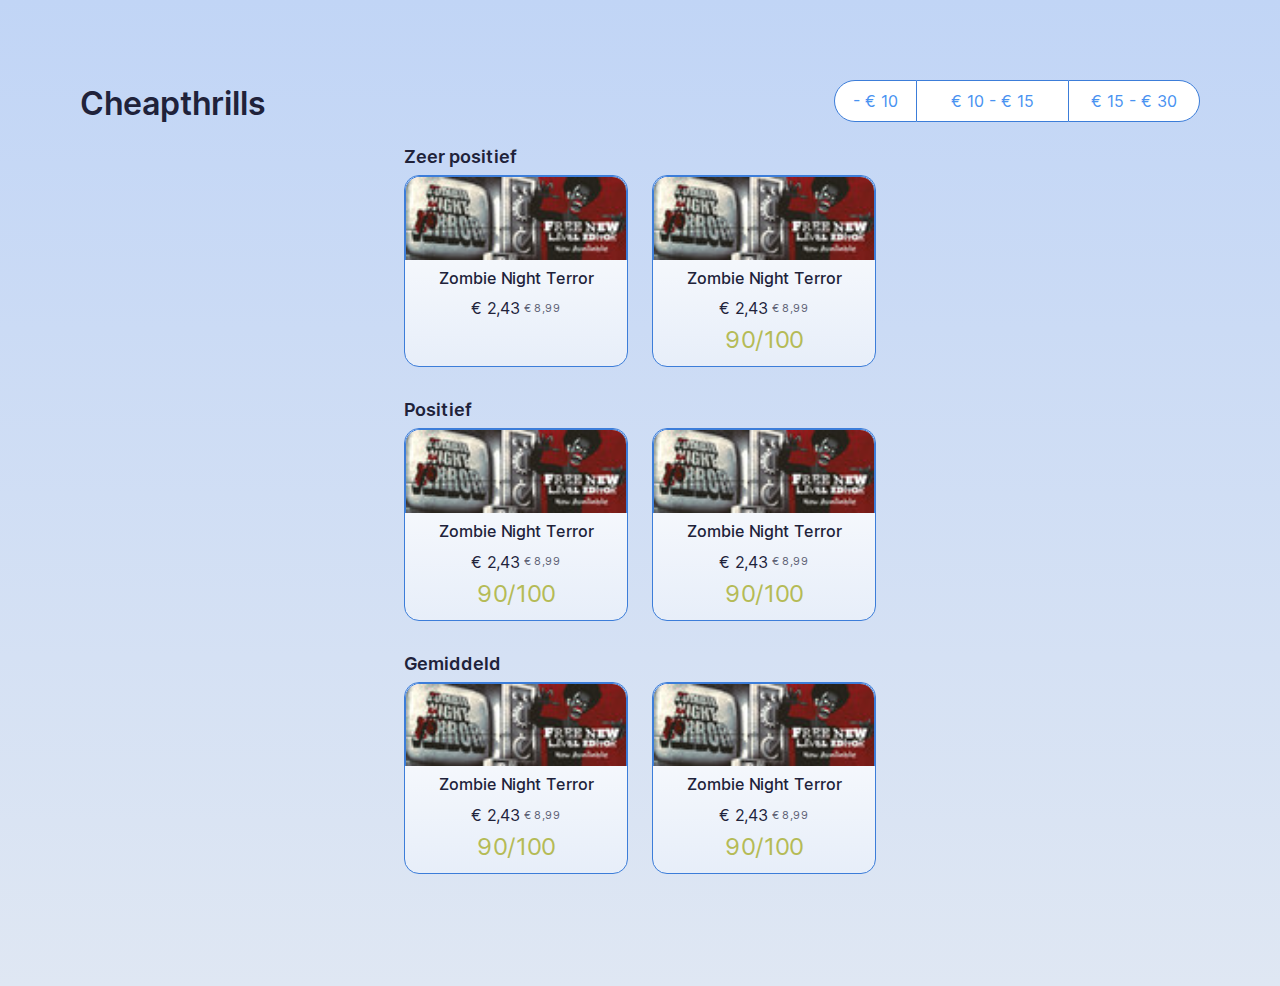
==== cheapthrills.html @ 33e1c554 "visualisation + responsive fixes" ====
<!DOCTYPE html>
<html lang="en">
  <head>
    <meta charset="UTF-8" />
    <meta name="viewport" content="width=device-width, initial-scale=1.0" />
    <script src="script/scriptv2.js"></script>
    <script src="script/test.js"></script>
    <link rel="stylesheet" href="css/normalize.css" />
    <link rel="stylesheet" href="css/screen.css" />
    <title>Cheapthrills</title>
  </head>
  <body>
    <section class="o-row o-row--lg o-row--login">
      <div class="o-container u-max-width-xs u-max-width-lg u-max-width-xl">
          
            <div class="c-card__body-app">
              <div class="o-layout__micro">
              <h1 class="c-logo" style="margin-bottom: 32px;">
                Cheapthrills
              </h1>
                <div class="c-microinteraction">
                  <p class="c-button__zp c-button__micro js-zeerpositief">- € 10</p>
                  <p class="c-button__p c-button__micro js-positief">€ 10 - € 15</p>
                  <p class="c-button__g c-button__micro js-gemiddeld">€ 15 - € 30</p>
                </div>
              </div>
                <div class="c-cheap__games u-max-width-s">
                  <h2 class="c-card__title-value">Zeer positief</h2>
                    <div class="o-layout__cards">
                    <div class="c-gamecard">
                      <div class="c-gamecard__info">
                        <div class="js-thumb">
                        <img class="c-thumbnail" src="/img/zombie_night_terror.jpg" alt="">
                      </div>
                        <h4 class="c-card__title-card js-title">Zombie Night Terror</h4>
                          <div class="c-price">
                            <p class="c-price__discount js-discount">€ 2,43</p>
                            <p class="c-price__oldprice js-normalprice">€ 8,99</p>
                          </div>
                        <p class="c-gamecard__rating js-rating"></p>
                      </div>
                    </div>

                    <div class="c-gamecard">
                      <div class="c-gamecard__info">
                        <div class="js-thumb2">
                        <img class="c-thumbnail" src="/img/zombie_night_terror.jpg" alt="">
                      </div>
                        <h4 class="c-card__title-card js-title2">Zombie Night Terror</h4>
                          <div class="c-price">
                            <p class="c-price__discount js-discount2">€ 2,43</p>
                            <p class="c-price__oldprice js-normalprice2">€ 8,99</p>
                          </div>
                        <p class="c-gamecard__rating js-rating2">90/100</p>
                      </div>
                    </div>
                  </div>
                </div>

                <div class="c-lesscheap__games u-max-width-s">
                  <h2 class="c-card__title-value">Positief</h2>
                    <div class="o-layout__cards">
                      <div class="c-gamecard">
                        <div class="c-gamecard__info">
                          <div class="js-thumb3">
                          <img class="c-thumbnail" src="/img/zombie_night_terror.jpg" alt="">
                        </div>
                          <h4 class="c-card__title-card js-title3">Zombie Night Terror</h4>
                            <div class="c-price">
                              <p class="c-price__discount js-discount3">€ 2,43</p>
                              <p class="c-price__oldprice js-normalprice3">€ 8,99</p>
                            </div>
                          <p class="c-gamecard__rating js-rating3">90/100</p>
                        </div>
                      </div>
                      <div class="c-gamecard">
                        <div class="c-gamecard__info">
                          <div class="js-thumb4">
                          <img class="c-thumbnail" src="/img/zombie_night_terror.jpg" alt="">
                        </div>
                          <h4 class="c-card__title-card js-title4">Zombie Night Terror</h4>
                            <div class="c-price">
                              <p class="c-price__discount js-discount4">€ 2,43</p>
                              <p class="c-price__oldprice js-normalprice4">€ 8,99</p>
                            </div>
                          <p class="c-gamecard__rating js-rating4">90/100</p>
                        </div>
                      </div>
                  </div>
                </div>

                <div class="c-leastcheap__games u-max-width-s">
                  <h2 class="c-card__title-value">Gemiddeld</h2>
                    <div class="o-layout__cards">
                      <div class="c-gamecard">
                        <div class="c-gamecard__info">
                          <div class="js-thumb5">
                          <img class="c-thumbnail" src="/img/zombie_night_terror.jpg" alt="">
                        </div>
                          <h4 class="c-card__title-card js-title5">Zombie Night Terror</h4>
                            <div class="c-price">
                              <p class="c-price__discount js-discount5">€ 2,43</p>
                              <p class="c-price__oldprice js-normalprice5">€ 8,99</p>
                            </div>
                          <p class="c-gamecard__rating js-rating5">90/100</p>
                        </div>
                      </div>
                      <div class="c-gamecard">
                        <div class="c-gamecard__info">
                          <div class="js-thumb6">
                          <img class="c-thumbnail" src="/img/zombie_night_terror.jpg" alt="">
                        </div>
                          <h4 class="c-card__title-card js-title6">Zombie Night Terror</h4>
                            <div class="c-price">
                              <p class="c-price__discount js-discount6">€ 2,43</p>
                              <p class="c-price__oldprice js-normalprice6">€ 8,99</p>
                            </div>
                          <p class="c-gamecard__rating js-rating6">90/100</p>
                        </div>
                      </div>
                  </div>
                </div>
            </div>
      </div>
  </section>
  </body>
</html>
---- css/screen.css ----
/*------------------------------------*\
#FONTS
\*------------------------------------*/

@font-face {
  font-family: "Inter Web";
  font-weight: 300;
  src: url("../fonts/Inter-Light.woff2") format("woff2");
}

@font-face {
  font-family: "Inter Web";
  font-weight: 400;
  src: url("../fonts/Inter-Regular.woff2") format("woff2");
}

@font-face {
  font-family: "Inter Web";
  font-weight: 500;
  src: url("../fonts/Inter-Medium.woff2") format("woff2");
}

@font-face {
  font-family: "Inter Web";
  font-weight: 600;
  src: url("../fonts/Inter-SemiBold.woff2") format("woff2");
}

/*------------------------------------*\
  #Variables
  \*------------------------------------*/

:root {
  /* colors */
  --global-color-alpha-light: #4f95ff;
  --global-color-alpha: #3385ff;
  --global-color-alpha-dark: #2e77e6;
  --global-color-alpha-x-dark: #1b4186;
  --global-color-alpha-transparent: #3385ffbf;
  --global-color-alpha-x-transparent: #3385ff4d;

  --global-color-neutral-xxxx-light: #c1d5f6;
  --global-color-neutral-xxx-light: #3c7dd9;
  --global-color-neutral-xx-light: #caccd4;
  --global-color-neutral-x-light: #b5b6c0;
  --global-color-neutral-light: #a0a1ad;
  --global-color-neutral: #8b8c9a;
  --global-color-neutral-dark: #757787;
  --global-color-neutral-x-dark: #606274;
  --global-color-neutral-xx-dark: #4b4c60;
  --global-color-neutral-xxx-dark: #35374d;
  --global-color-neutral-xxxx-dark: #20223a;

  /* border stuff */
  --global-borderRadius: 30px;
  --global-borderRadius-sm: 15px;
  --global-borderWidth: 1px;

  /* transitions */
  --global-transitionTiming-alpha: 0.1s ease-out;

  /* Baseline settings */
  --global-baseline: 8px;
  --global-whitespace: calc(var(--global-baseline) * 4); /* = 24px */

  --global-whitespace-xs: calc(var(--global-baseline) / 2); /* = 4px */
  --global-whitespace-sm: calc(var(--global-baseline) * 1); /*  = 8px */
  --global-whitespace-md: calc(var(--global-baseline) * 2); /*  = 16px */
  --global-whitespace-lg: calc(var(--global-baseline) * 4); /*  = 32px */
  --global-whitespace-xl: calc(var(--global-whitespace) * 2); /*  = 48px */
  --global-whitespace-xxl: calc(var(--global-whitespace) * 3); /*  = 72px */

  /* Hover & Focus states */
  --global-input-backgroundColor: White;
  --global-input-color: var(--global-color-neutral-xxxx-dark);
  --global-input-borderColor: var(--global-color-neutral-xxx-light);
  --global-input-hover-borderColor: var(--global-color-neutral-xx-light);
  --global-input-focus-borderColor: var(--global-color-alpha);
  --global-input-boxShadow: 0 0 0 3px var(--global-color-alpha-x-transparent);
}

/*------------------------------------*\
  #GENERIC
  \*------------------------------------*/

/*
      Generic: Page
      ---
      Global page styles + universal box-sizing:
  */

html {
  font-size: 16px;
  line-height: 1.5;
  font-family: "Inter Web", Helvetica, arial, sans-serif;
  color: var(--global-color-neutral-xxxx-dark);
  background: linear-gradient(#c1d5f6, #dfe7f3);
  box-sizing: border-box;
  -webkit-font-smoothing: antialiased;
  -moz-osx-font-smoothing: grayscale;
}

*,
*:before,
*:after {
  box-sizing: inherit;
}

/*
  * Remove text-shadow in selection highlight:
  * https://twitter.com/miketaylr/status/12228805301
  *
  * Customize the background color to match your design.
  */

::-moz-selection {
  background: var(--global-color-alpha);
  color: white;
  text-shadow: none;
}

::selection {
  background: var(--global-color-alpha);
  color: white;
  text-shadow: none;
}

/*------------------------------------*\
  #Elements
  \*------------------------------------*/

/*
  Elements: Images
  ---
  Default markup for images to make them responsive
  */

img {
  max-width: 100%;
  vertical-align: top;
}

/*
      Elements: typography
      ---
      Default markup for typographic elements
  */

h1,
h2,
h3 {
  font-weight: 700;
}

h1 {
  font-size: 24px;
  line-height: calc(var(--global-baseline) * 6);
  margin: 0 0 var(--global-whitespace);
}

h2 {
  font-size: 32px;
  line-height: calc(var(--global-baseline) * 5);
  margin: 0;
}

h3 {
  font-size: 26px;
  line-height: calc(var(--global-baseline) * 4);
  margin: 0 0 calc(var(--global-whitespace) / 2);
}

h4,
h5,
h6 {
  font-size: 16px;
  font-weight: 600;
  line-height: calc(var(--global-baseline) * 3);
  margin: 0 0 var(--global-whitespace);
}

p,
ol,
ul,
dl,
table,
address,
figure {
  margin: 0 0 var(--global-whitespace);
}

ul,
ol {
  padding-left: var(--global-whitespace);
}

li ul,
li ol {
  margin-bottom: 0;
}

blockquote {
  font-style: normal;
  font-size: 23px;
  line-height: calc(var(--global-baseline) * 6);
  margin: 0 0 var(--global-whitespace);
}

blockquote * {
  font-size: inherit;
  line-height: inherit;
}

figcaption {
  font-weight: 400;
  font-size: 12px;
  line-height: calc(var(--global-baseline) * 2);
  margin-top: var(--global-whitespace-xxs);
}

hr {
  border: 0;
  height: var(--global-borderWidth);
  background: LightGrey;
  margin: 0 0 var(--global-whitespace);
}

a,
a:visited {
  transition: all var(--global-transitionTiming-alpha);
  color: var(--global-color-alpha);
  outline-color: var(--global-link-BoxShadowColor);
  outline-width: medium;
  outline-offset: 2px;
}

a:hover,
a:focus {
  color: var(--global-color-alpha-light);
}

a:active {
  color: var(--global-color-alpha-dark);
}

label,
input {
  display: block;
}

input::placeholder {
  color: var(--global-color-neutral-x-light);
}

/*------------------------------------*\
  #OBJECTS
  \*------------------------------------*/

/*
      Objects: Row
      ---
      Creates a horizontal row that stretches the viewport and adds padding around children
  */

.o-row {
  position: relative;
  padding: 24px;
}

.o-row--login {
  display: -webkit-flex;
  display: -ms-flex;
  display: flex;
  -ms-align-items: center;
  align-items: center;
}

/* size modifiers */

/*
  .o-row--lg {
    padding-top: var(--global-whitespace);
    padding-bottom: var(--global-whitespace);
  }
  */

@media (min-width: 768px) {
  .o-row {
    padding-left: var(--global-whitespace-lg);
    padding-right: var(--global-whitespace-lg);
  }
}

/*
      Objects: Container
      ---
      Creates a horizontal container that sets de global max-width
  */

.o-container {
  margin-left: auto;
  margin-right: auto;
  max-width: 79.5em; /* 79.5 * 16px = 1272 */
  width: 100%;
}

/*
      Objects: section
      ---
      Creates vertical whitespace between adjacent sections inside a row
  */

.o-section {
  position: relative;
}

.o-section + .o-section {
  padding-top: var(--global-whitespace);
}

@media (min-width: 768px) {
  .o-section--lg + .o-section--lg,
  .o-section--xl + .o-section--xl {
    padding-top: var(--global-whitespace-lg);
  }
}

@media (min-width: 992px) {
  .o-section--xl + .o-section--xl {
    padding-top: var(--global-whitespace-xxl);
  }
}

/*
      Objects: Layout
      ---
      The layout object provides us with a column-style layout system. This object
      contains the basic structural elements, but classes should be complemented
      with width utilities
  */

.o-layout {
  display: -webkit-flex;
  display: -ms-flexbox;
  display: flex;
  flex-wrap: wrap;
}

.o-layout__item {
  width: 100%;
}

.o-layout__cards {
  display: flex;
  flex-direction: row;
  justify-content: space-between;
  margin-bottom: var(--global-whitespace);
}

/* gutter modifiers, these affect o-layout__item too */

.o-layout--gutter {
  margin: 0 -12px;
}

.o-layout--gutter > .o-layout__item {
  padding: 0 12px;
}

.o-layout--gutter-sm {
  margin: 0 -6px;
}

.o-layout--gutter-sm > .o-layout__item {
  padding: 0 6px;
}

.o-layout--gutter-lg {
  margin: 0 calc(var(--global-whitespace) * -1);
}

.o-layout--gutter-lg > .o-layout__item {
  padding: 0 var(--global-whitespace);
}

.o-layout--gutter-xl {
  margin: 0 calc(var(--global-whitespace-lg) * -1);
}

.o-layout--gutter-xl > .o-layout__item {
  padding: 0 var(--global-whitespace-lg);
}

/* reverse horizontal row modifier */

.o-layout--row-reverse {
  flex-direction: row-reverse;
}

/* Horizontal alignment modifiers*/

.o-layout--justify-start {
  justify-content: flex-start;
}

.o-layout--justify-end {
  justify-content: flex-end;
}

.o-layout--justify-center {
  justify-content: center;
}

.o-layout--justify-space-around {
  justify-content: space-around;
}

.o-layout--justify-space-evenly {
  justify-content: space-evenly;
}

.o-layout--justify-space-between {
  justify-content: space-between;
}

/* Vertical alignment modifiers */

.o-layout--align-start {
  align-items: flex-start;
}

.o-layout--align-end {
  align-items: flex-end;
}

.o-layout--align-center {
  align-items: center;
}

.o-layout--align-baseline {
  align-items: baseline;
}

/* Vertical alignment modifiers that only work if there is one than one flex item */

.o-layout--align-content-start {
  align-content: start;
}

.o-layout--align-content-end {
  align-content: end;
}

.o-layout--align-content-center {
  align-content: center;
}

.o-layout--align-content-space-around {
  align-content: space-around;
}

.o-layout--align-content-space-between {
  align-content: space-between;
}

/*
      Objects: List
      ---
      Small reusable object to remove default list styling from lists
  */

.o-list {
  list-style: none;
  padding: 0;
}

/*
      Object: Button reset
      ---
      Small button reset object
  */

.o-button-reset {
  border: none;
  margin: 0;
  padding: 0;
  width: auto;
  overflow: visible;
  background: transparent;

  /* inherit font & color from ancestor */
  color: inherit;
  font: inherit;

  /* Normalize `line-height`. Cannot be changed from `normal` in Firefox 4+. */
  line-height: normal;

  /* Corrects font smoothing for webkit */
  -webkit-font-smoothing: inherit;
  -moz-osx-font-smoothing: inherit;

  /* Corrects inability to style clickable `input` types in iOS */
  -webkit-appearance: none;
}

/*
      Object: Hide accessible
      ---
      Accessibly hide any element
  */

.o-hide-accessible {
  position: absolute;
  width: 1px;
  height: 1px;
  padding: 0;
  margin: -1px;
  overflow: hidden;
  clip: rect(0, 0, 0, 0);
  border: 0;
}

/*------------------------------------*\
  #COMPONENTS
  \*------------------------------------*/

/*
      Component: Logo
      ---
      Website main logo
  */

.c-logo {
  height: var(--global-whitespace);
  margin-bottom: var(--global-whitespace-xxl);
  font-weight: 600;
}

.c-logo__symbol {
  height: 100%;
}

.c-logo__path--1 {
  fill: var(--global-color-neutral-xxxx-dark);
}

.c-logo__path--2 {
  fill: var(--global-color-alpha);
}

.c-logo__path--3 {
  fill: var(--color-alpha-x-dark);
}

/*
      Component: SVG
      ---
      SVG's
  */

.c-svg__5times {
  fill: #30ac0e;
  padding-left: 1px;
  padding-right: 1px;
}
.c-svg__4times {
  fill: #309116;
  padding-left: 1px;
  padding-right: 1px;
}
.c-svg__3times {
  fill: #916616;
  padding-left: 1px;
  padding-right: 1px;
}
.c-svg__2times {
  fill: #915816;
  padding-left: 1px;
  padding-right: 1px;
}

/*
      Component: Card
      ---
      Card with box shadow
  */

/* Add padding to child for more flexibility */
.c-card__body,
.c-card__footer {
}

.c-card__footer {
  text-align: center;
  border-top: var(--global-borderWidth) solid
    var(--global-color-neutral-xxx-light);
}

.c-card__title {
  font-size: 12px;
  line-height: calc(var(--global-baseline) * 2);
  font-weight: 600;
  opacity: 0.6;
}
.c-card__title2 {
  font-size: 32px;
  line-height: calc(var(--global-baseline) * 4);
  font-weight: 600;
}

.c-card__title-value {
  font-size: 18px;
  margin-bottom: 8px;
  line-height: normal;
}

/* This allows c-card__body and __footer to have equal padding everywhere */

.c-card__body > *:last-child,
.c-card__footer > *:last-child,
.c-card__body > *:last-child > *:last-child,
.c-card__footer > *:last-child > *:last-child {
  margin-bottom: 0;
}

@media (min-width: 27em) {
  .c-card__body {
    padding: var(--global-whitespace-xl);
  }

  .c-card__title {
    margin-bottom: var(--global-whitespace-xl);
  }
}

/*
      Component: Forms
      ---
      Everything form related here
  */

.c-form-field {
  max-width: 280px;
  margin: 0 auto var(--global-whitespace-md);
}

.c-form-field--option {
  display: -webkit-flex;
  display: -ms-flex;
  display: flex;
  -ms-align-items: center;
  align-items: center;
}

.c-description {
  margin: 0 0 calc(var(--global-whitespace) * 2.5);
  line-height: calc(var(--global-baseline) * 2.5);
  font-weight: 300;
}

/*
      Component: Input
      ---
      Class to put on all input="text" like form inputs
  */

.c-input {
  -webkit-appearance: none;
  -moz-appearance: none;
  appearance: none;
  width: 100%;
  border: var(--global-borderWidth) solid var(--global-input-borderColor);
  border-radius: var(--global-borderRadius);
  color: var(--global-input-color);
  background-color: var(--global-input-backgroundColor);
  font-family: inherit;
  font-size: 16px;
  line-height: calc(var(--global-baseline) * 3);
  padding: calc(var(--global-baseline) * 1.5 - var(--global-borderWidth))
    var(--global-whitespace-md);
  outline: none;
  transition: border var(--global-transition-timing-alpha);
}

.c-input:hover {
  border-color: var(--global-color-neutral-xx-light);

  border: var(--global-borderWidth) solid var(--global-color-neutral-light);
  background-color: var(--global-input-backgroundColor);
  color: var(--global-input-color);
}

.c-input:focus,
.c-input:active {
  border-color: var(--global-color-alpha);
  box-shadow: 0 0 0 3px var(--global-color-alpha-x-transparent);

  border: var(--global-borderWidth) solid var(--global-input-borderColor);
  background-color: var(--global-input-backgroundColor);
  color: var(--global-input-color);
}

/* option input for checkboxes and radio buttons */

.c-option {
  margin-right: var(--global-whitespace-sm);
}

.c-option-list {
  margin-bottom: 24px;
}

.c-option-list__item {
  margin-bottom: 12px;
}

.c-custom-option {
  display: flex;
  --custom-option-borderColor: var(--global-input-borderColor);
  --custom-option-focus-borderColor: var(--global-input-focus-borderColor);
  --custom-option-hover-borderColor: var(--global-input-hover-borderColor);
}

.c-custom-option__fake-input {
  display: flex;
  height: 16px;
  width: 16px;
  border: 1px solid var(--custom-option-borderColor);
  margin-right: 8px;
  text-shadow: var(--global-input-boxShadow);
}

.c-custom-option__fake-input--checkbox {
  border-radius: var(--global-borderRadius);

  align-items: center;
  justify-content: center;
}

.c-custom-option__fake-input--radio {
  border-radius: 100%;

  align-items: center;
  justify-content: center;
}

.c-custom-option__symbol {
  opacity: 0;
  display: block;
}

.c-custom-option__fake-input--checkbox .c-custom-option__symbol {
  width: 10px;
  height: 10px;
  color: var(--global-color-alpha);
}

.c-custom-option__fake-input--radio .c-custom-option__symbol {
  width: 6px;
  height: 6px;
  background-color: var(--global-color-alpha);
  border-radius: 100%;
}

.c-option--hidden:checked + .c-custom-option {
  opacity: 1;
}

.c-option--hidden:checked + .c-custom-option .c-custom-option__symbol {
  opacity: 1;
  fill: var(--global-color-alpha-light);
  -webkit-transition: all 500ms cubic-bezier(0.25, 0.25, 0.75, 0.75);
  -moz-transition: all 500ms cubic-bezier(0.25, 0.25, 0.75, 0.75);
  -o-transition: all 500ms cubic-bezier(0.25, 0.25, 0.75, 0.75);
  transition: all 500ms cubic-bezier(0.25, 0.25, 0.75, 0.75); /* linear */
}

.c-custom-option:hover {
  --custom-option-borderColor: var(--custom-option-hover-borderColor);
}

.c-custom-option:focus,
.c-custom-option:active {
  --custom-option-borderColor: var(--custom-option-focus-borderColor);
}

.c-custom-option:focus .c-custom-option__fake-input,
.c-custom-option:active .c-custom-option__fake-input {
  box-shadow: 0 0 0 3px #3385ff36;
}

/*
      Component: Image
      ---
      Class to put on all images
  */

.c-image {
  margin-top: var(--global-whitespace-md);
}

/*
      Component: Label
      ---
      Class to put on all form labels
  */

.c-label {
  margin-bottom: 0;
  font-size: 14px;
  padding-bottom: var(--global-whitespace-xs);
  line-height: calc(var(--global-baseline) * 2);
  color: var(--global-color-neutral-xx-dark);
}

.c-label--option {
  padding-bottom: 0;
}

/*
      Component: Custom Toggle
      ---
      Class to put on toggles
  */

.c-custom-toggle {
  display: flex;
  align-items: center;
  justify-content: center;
}

.c-custom-toggle__fake-input {
  width: 48px;
  height: 24px;
  background: #f5f6fa;
  margin-right: 8px;
  border-radius: 34px;
  display: flex;
  border: 1px solid var(--global-color-neutral-xxx-light);
}

.c-custom-toggle__fake-input::after {
  content: "";
  display: block;
  width: 22px;
  height: 22px;
  background: white;
  border-radius: 50%;
  box-shadow: 0px 1px 3px 0px rgba(0, 0, 0, 0.16);
  transition: all var(--transition-alpha);
}

/*
      Component: Button
      ---
      Class to put on form buttons or
  */

.c-button {
  font-size: 16px;
  font-weight: 700;
  border-radius: var(--global-borderRadius);
  border: var(--global-borderWidth) solid var(--global-color-alpha-dark);
  background-color: var(--global-color-alpha);
  color: #fff;
  padding: calc(var(--global-baseline) * 1.5 - var(--global-borderWidth))
    var(--global-whitespace-md);
  line-height: calc(var(--global-baseline) * 3);
  width: 100%;
  outline: none;
  transition: all var(--global-transition-timing-alpha);
}

.c-button:hover {
  background-color: var(--global-color-alpha-light);
}

.c-button:focus {
  box-shadow: 0 0 0 3px var(--global-color-alpha-x-transparent);
}

.c-button:active {
  background-color: var(--global-color-alpha-dark);
  box-shadow: none;
}

.c-card__title-card {
  margin-bottom: var(--global-whitespace-sm);
  line-height: 1.3;
  font-size: 14px;
  font-weight: 500;
  max-width: 190px;
  padding: 0 8px;
  text-align: center;
}

.c-gamecard {
  border: var(--global-borderWidth) solid #3c7dd9;
  border-radius: var(--global-borderRadius-sm);
  background: linear-gradient(#ffffff, #e7eef9);
  max-width: 148px;
  max-height: 148px;
  cursor: pointer;
}

.c-gamecard__info {
  display: flex;
  flex-direction: column;
  align-items: center;
}

.c-thumbnail {
  width: 148px;
  border-top: var(--global-borderWidth) solid #3c7dd9;
  border-left: var(--global-borderWidth) solid #3c7dd9;
  border-right: var(--global-borderWidth) solid #3c7dd9;
  border-radius: var(--global-borderRadius-sm) var(--global-borderRadius-sm) 0 0;
}

.c-price {
  display: flex;
  flex-direction: row;
  align-items: center;
}

.c-price__oldprice {
  font-size: 11px;
  opacity: 0.7;
  margin-bottom: 2px;
}

.c-price__discount {
  font-size: 14px;
  margin-right: 4px;
  margin-bottom: 2px;
}

.c-gamecard__rating {
  color: #b5bb56;
  font-size: 16px;
  margin-bottom: 0;
  padding-bottom: 8px;
}

.c-microinteraction {
  display: flex;
  flex-direction: row;
  justify-content: center;
}

.c-button__zp {
  border: var(--global-borderWidth) solid #3c7dd9;
  padding: 6px 20px 6px 20px;
  border-radius: var(--global-borderRadius) 0 0 var(--global-borderRadius);
  margin-bottom: 24px;
  cursor: pointer;
}

.c-button__p {
  border-top: var(--global-borderWidth) solid #3c7dd9;
  border-bottom: var(--global-borderWidth) solid #3c7dd9;
  padding: 6px 20px 6px 20px;
  margin-bottom: 24px;
  cursor: pointer;
}

.c-button__g {
  border: var(--global-borderWidth) solid #3c7dd9;
  padding: 6px 20px 6px 20px;
  border-radius: 0 var(--global-borderRadius) var(--global-borderRadius) 0;
  margin-bottom: 24px;
  cursor: pointer;
}

.c-button__micro {
  background-color: white;
  color: #4992f1;
  font-size: 14px;
}

.c-button__micro:hover {
  background-color: #4992f1;
  color: white;
}

.c-button:active {
  background-color: #4992f1;
  color: white;
}

/*------------------------------------*\
  #UTILITIES
  \*------------------------------------*/

/*
      Utilities: color
      ---
      Utility classes to put specific colors onto elements
  */

.u-color-neutral {
  color: var(--global-color-neutral);
}

.u-color-neutral-dark {
  color: var(--global-color-neutral-dark);
}

/*
      Utilities: spacing
      ---
      Utility classes to put specific margins and paddings onto elements
  */

.u-pt-clear {
  padding-top: 0 !important;
}

.u-mb-clear {
  margin-bottom: 0 !important;
}

.u-mb-xs {
  margin-bottom: var(--global-whitespace-xs) !important;
}

.u-mb-sm {
  margin-bottom: var(--global-whitespace-sm) !important;
}

.u-mb-md {
  margin: auto;
  max-width: 280px;
  margin-bottom: var(--global-whitespace-md) !important;
}

.u-mb-lg {
  margin-bottom: var(--global-whitespace-lg) !important;
}

.u-mb-xl {
  margin-bottom: var(--global-whitespace-xl) !important;
}

.u-mb-xl {
  margin-bottom: var(--global-whitespace-xl) !important;
}

/*
      Utilities: max-width
      ---
      Utility classes to put specific max widths onto elements
  */

.u-max-width-xs {
  max-width: 27em !important;
}

.u-max-width-s {
  max-width: 29.5em !important;
}

.u-max-width-sm {
  max-width: 39em !important;
}

.u-max-width-md {
  max-width: 50em !important;
}

.u-max-width-lg {
  max-width: 63.5em !important;
}

.u-max-width-xl {
  max-width: 110em !important;
}

.u-max-width-none {
  max-width: none !important;
}

/*
      Utilities: align
      ---
      Utility classes align text or components
  */

.u-align-text-center {
  text-align: center;
}

.u-align-center {
  margin: 0 auto;
}

/*
      Utilities: text
      Utility classes to create smaller or bigger test
  */

.u-text-sm {
  font-size: 14px;
}

/*
      Utility: Widths
      ---
      Utility classes to put specific widths onto elements
      Will be mostly used on o-layout__item
  */

.u-width-auto {
  width: auto !important;
}

.u-1-of-2 {
  width: 50% !important;
}

.u-1-of-3 {
  width: 33.3333333333% !important;
}

.u-2-of-3 {
  width: 66.6666666667% !important;
}

.u-1-of-4 {
  width: 25% !important;
}

.u-3-of-4 {
  width: 75% !important;
}

.u-1-of-5 {
  width: 20% !important;
}

.u-2-of-5 {
  width: 40% !important;
}

.u-3-of-5 {
  width: 60% !important;
}

.u-4-of-5 {
  width: 80% !important;
}

.u-1-of-6 {
  width: 16.6666666667% !important;
}

.u-5-of-6 {
  width: 83.3333333333% !important;
}

@media (min-width: 576px) {
  .u-1-of-2-bp1 {
    width: 50% !important;
  }
  .u-1-of-3-bp1 {
    width: 33.3333333333% !important;
  }
  .u-2-of-3-bp1 {
    width: 66.6666666667% !important;
  }
  .u-1-of-4-bp1 {
    width: 25% !important;
  }
  .u-3-of-4-bp1 {
    width: 75% !important;
  }
  .u-1-of-5-bp1 {
    width: 20% !important;
  }
  .u-2-of-5-bp1 {
    width: 40% !important;
  }
  .u-3-of-5-bp1 {
    width: 60% !important;
  }
  .u-4-of-5-bp1 {
    width: 80% !important;
  }
  .u-1-of-6-bp1 {
    width: 16.6666666667% !important;
  }
  .u-5-of-6-bp1 {
    width: 83.3333333333% !important;
  }
}

@media (min-width: 768px) {
  .u-1-of-2-bp2 {
    width: 50% !important;
  }
  .u-1-of-3-bp2 {
    width: 33.3333333333% !important;
  }
  .u-2-of-3-bp2 {
    width: 66.6666666667% !important;
  }
  .u-1-of-4-bp2 {
    width: 25% !important;
  }
  .u-3-of-4-bp2 {
    width: 75% !important;
  }
  .u-1-of-5-bp2 {
    width: 20% !important;
  }
  .u-2-of-5-bp2 {
    width: 40% !important;
  }
  .u-3-of-5-bp2 {
    width: 60% !important;
  }
  .u-4-of-5-bp2 {
    width: 80% !important;
  }
  .u-1-of-6-bp2 {
    width: 16.6666666667% !important;
  }
  .u-5-of-6-bp2 {
    width: 83.3333333333% !important;
  }

  .c-card__body {
    padding: 0;
  }

  .c-card__title {
    margin-bottom: calc(var(--global-whitespace) / 2);
  }

  .c-card__title2 {
    font-size: 36px;
    line-height: 1.1;
    /* font-weight: bold; */
    max-width: 336px;
    margin-bottom: calc(var(--global-whitespace) / 2);
  }

  .c-description {
    max-width: 240px;
    margin: 0 0 calc(var(--global-whitespace) * 2.5);
  }

  .o-section-flex {
    display: flex;
    flex-direction: row;
    justify-content: flex-start;
  }

  .c-form-field {
    max-width: 280px;
    margin: 0 var(--global-whitespace-md) 0 0;
  }

  .c-image {
    max-width: 300px;
    margin: 0 64px 0 0;
  }

  .c-button {
    width: 168px;
  }

  .c-logo {
    margin-bottom: var(--global-whitespace);
  }

  .c-card__body {
    display: flex;
    justify-content: space-between;
    align-items: center;
  }

  .o-layout__cards {
    justify-content: space-between;
  }

  .o-layout__micro {
    display: flex;
    flex-direction: row;
    justify-content: space-between;
  }

  .c-cheap__games {
    margin: 0 auto;
  }

  .c-lesscheap__games {
    margin: 0 auto;
  }

  .c-leastcheap__games {
    margin: 0 auto;
  }

  .c-gamecard {
    max-width: 224px;
    max-height: 200px;
  }

  .c-thumbnail {
    width: 224px;
  }

  .c-card__title-card {
    margin-top: var(--global-whitespace-sm);
    font-size: 16px;
  }

  .c-gamecard__rating {
    font-size: 24px;
  }

  .c-price__discount {
    font-size: 16px;
  }

  .c-price__oldprice {
    font-size: 11px;
  }

  .c-button__zp {
    border: var(--global-borderWidth) solid #3c7dd9;
    padding: 8px 18px 8px 18px;
    border-radius: var(--global-borderRadius) 0 0 var(--global-borderRadius);
    margin-bottom: 24px;
  }

  .c-button__p {
    border-top: var(--global-borderWidth) solid #3c7dd9;
    border-bottom: var(--global-borderWidth) solid #3c7dd9;
    padding: 8px 34px 8px 34px;
    margin-bottom: 24px;
  }

  .c-button__g {
    border: var(--global-borderWidth) solid #3c7dd9;
    padding: 8px 22px 8px 22px;
    border-radius: 0 var(--global-borderRadius) var(--global-borderRadius) 0;
    margin-bottom: 24px;
  }

  .c-button__micro {
    background-color: white;
    color: #4992f1;
    font-size: 16px;
  }
}

@media (min-width: 992px) {
  .u-1-of-2-bp3 {
    width: 50% !important;
  }
  .u-1-of-3-bp3 {
    width: 33.3333333333% !important;
  }
  .u-2-of-3-bp3 {
    width: 66.6666666667% !important;
  }
  .u-1-of-4-bp3 {
    width: 25% !important;
  }
  .u-3-of-4-bp3 {
    width: 75% !important;
  }
  .u-1-of-5-bp3 {
    width: 20% !important;
  }
  .u-2-of-5-bp3 {
    width: 40% !important;
  }
  .u-3-of-5-bp3 {
    width: 60% !important;
  }
  .u-4-of-5-bp3 {
    width: 80% !important;
  }
  .u-1-of-6-bp3 {
    width: 16.6666666667% !important;
  }
  .u-5-of-6-bp3 {
    width: 83.3333333333% !important;
  }
}

@media (min-width: 1200px) {
  .u-1-of-2-bp4 {
    width: 50% !important;
  }
  .u-1-of-3-bp4 {
    width: 33.3333333333% !important;
  }
  .u-2-of-3-bp4 {
    width: 66.6666666667% !important;
  }
  .u-1-of-4-bp4 {
    width: 25% !important;
  }
  .u-3-of-4-bp4 {
    width: 75% !important;
  }
  .u-1-of-5-bp4 {
    width: 20% !important;
  }
  .u-2-of-5-bp4 {
    width: 40% !important;
  }
  .u-3-of-5-bp4 {
    width: 60% !important;
  }
  .u-4-of-5-bp4 {
    width: 80% !important;
  }
  .u-1-of-6-bp4 {
    width: 16.6666666667% !important;
  }
  .u-5-of-6-bp4 {
    width: 83.3333333333% !important;
  }

  .o-container {
    max-width: 100%;
    margin: 0;
  }

  .o-row {
    margin: 80px;
    padding: 0;
  }

  .c-card__title {
    font-size: 20px;
    font-weight: 500;
  }

  .c-card__title2 {
    font-size: 56px;
    max-width: 550px;
    font-weight: 500;
  }

  .c-description {
    font-size: 24px;
    max-width: 450px;
  }

  .c-form-field {
    width: 320px;
  }

  .c-button {
    width: 216px;
  }

  .c-image {
    max-width: 380px;
  }

  .c-logo {
    font-size: 32px;
  }
}

/*------------------------------------*\
  #MEDIA
  \*------------------------------------*/

/*
      Media Queries
      ---
      EXAMPLE Media Queries for Responsive Design.
      These examples override the primary ('mobile first') styles.
      USE THEM INLINE!
  */

/* Extra small devices (portrait phones, less than 576px)
  No media query since this is the default in mobile first design
  */

/* Small devices (landscape phones, 576px and up)
  @media (min-width: 576px) {}
  */

/* Medium devices (tablets, 768px and up)
  @media (min-width: 768px) {}
  */

/* Large devices (landscape tablets, desktops, 992px and up)
  @media (min-width: 992px) {}
  */

/* Extra large devices (large desktops, 1200px and up)
  @media (min-width: 1200px) {}
  */

/*
      Print styles.
      ---
      Inlined to avoid the additional HTTP request:
      http://www.phpied.com/delay-loading-your-print-css/
  */

@media print {
  *,
  *:before,
  *:after {
    background: transparent !important;
    color: #000 !important;
    /* Black prints faster:
          http://www.sanbeiji.com/archives/953 */
    box-shadow: none !important;
    text-shadow: none !important;
  }
  a,
  a:visited {
    text-decoration: underline;
  }
  a[href]:after {
    content: " (" attr(href) ")";
  }
  abbr[title]:after {
    content: " (" attr(title) ")";
  }
  /*
      * Don't show links that are fragment identifiers,
      * or use the `javascript:` pseudo protocol
      */
  a[href^="#"]:after,
  a[href^="javascript:"]:after {
    content: "";
  }
  pre {
    white-space: pre-wrap !important;
  }
  pre,
  blockquote {
    border: 1px solid #999;
    page-break-inside: avoid;
  }
  /*
      * Printing Tables:
      * http://css-discuss.incutio.com/wiki/Printing_Tables
      */
  thead {
    display: table-header-group;
  }
  tr,
  img {
    page-break-inside: avoid;
  }
  p,
  h2,
  h3 {
    orphans: 3;
    widows: 3;
  }
  h2,
  h3 {
    page-break-after: avoid;
  }
}
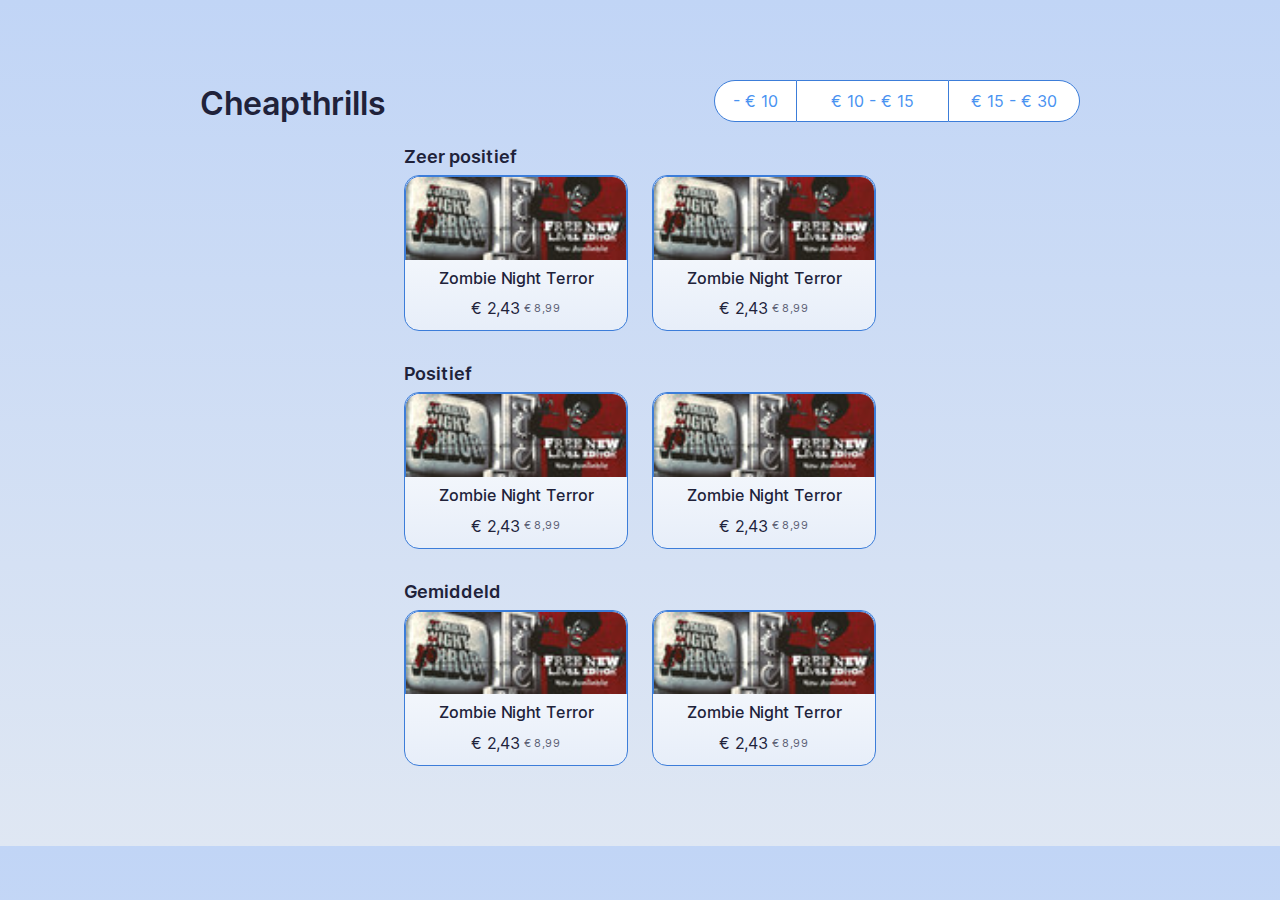
==== commit 0c653af8: "card fix" ====
--- a/cheapthrills.html
+++ b/cheapthrills.html
@@ -51,7 +51,7 @@
                             <p class="c-price__discount js-discount2">€ 2,43</p>
                             <p class="c-price__oldprice js-normalprice2">€ 8,99</p>
                           </div>
-                        <p class="c-gamecard__rating js-rating2">90/100</p>
+                        <p class="c-gamecard__rating js-rating2"></p>
                       </div>
                     </div>
                   </div>
@@ -70,7 +70,7 @@
                               <p class="c-price__discount js-discount3">€ 2,43</p>
                               <p class="c-price__oldprice js-normalprice3">€ 8,99</p>
                             </div>
-                          <p class="c-gamecard__rating js-rating3">90/100</p>
+                          <p class="c-gamecard__rating js-rating3"></p>
                         </div>
                       </div>
                       <div class="c-gamecard">
@@ -83,7 +83,7 @@
                               <p class="c-price__discount js-discount4">€ 2,43</p>
                               <p class="c-price__oldprice js-normalprice4">€ 8,99</p>
                             </div>
-                          <p class="c-gamecard__rating js-rating4">90/100</p>
+                          <p class="c-gamecard__rating js-rating4"></p>
                         </div>
                       </div>
                   </div>
@@ -102,7 +102,7 @@
                               <p class="c-price__discount js-discount5">€ 2,43</p>
                               <p class="c-price__oldprice js-normalprice5">€ 8,99</p>
                             </div>
-                          <p class="c-gamecard__rating js-rating5">90/100</p>
+                          <p class="c-gamecard__rating js-rating5"></p>
                         </div>
                       </div>
                       <div class="c-gamecard">
@@ -115,7 +115,7 @@
                               <p class="c-price__discount js-discount6">€ 2,43</p>
                               <p class="c-price__oldprice js-normalprice6">€ 8,99</p>
                             </div>
-                          <p class="c-gamecard__rating js-rating6">90/100</p>
+                          <p class="c-gamecard__rating js-rating6"></p>
                         </div>
                       </div>
                   </div>
--- a/css/screen.css
+++ b/css/screen.css
@@ -266,23 +266,6 @@
   position: relative;
   padding: 24px;
 }
-
-.o-row--login {
-  display: -webkit-flex;
-  display: -ms-flex;
-  display: flex;
-  -ms-align-items: center;
-  align-items: center;
-}
-
-/* size modifiers */
-
-/*
-  .o-row--lg {
-    padding-top: var(--global-whitespace);
-    padding-bottom: var(--global-whitespace);
-  }
-  */
 
 @media (min-width: 768px) {
   .o-row {
@@ -895,11 +878,12 @@
 }
 
 .c-gamecard {
+  display: flex;
   border: var(--global-borderWidth) solid #3c7dd9;
   border-radius: var(--global-borderRadius-sm);
   background: linear-gradient(#ffffff, #e7eef9);
   max-width: 148px;
-  max-height: 148px;
+  max-height: 180px;
   cursor: pointer;
 }
 
@@ -919,6 +903,7 @@
 
 .c-price {
   display: flex;
+  margin-top: auto;
   flex-direction: row;
   align-items: center;
 }
@@ -1304,7 +1289,7 @@
 
   .c-gamecard {
     max-width: 224px;
-    max-height: 200px;
+    max-height: 280px;
   }
 
   .c-thumbnail {
@@ -1433,7 +1418,7 @@
   }
 
   .o-row {
-    margin: 80px;
+    margin: 80px 200px;
     padding: 0;
   }
 
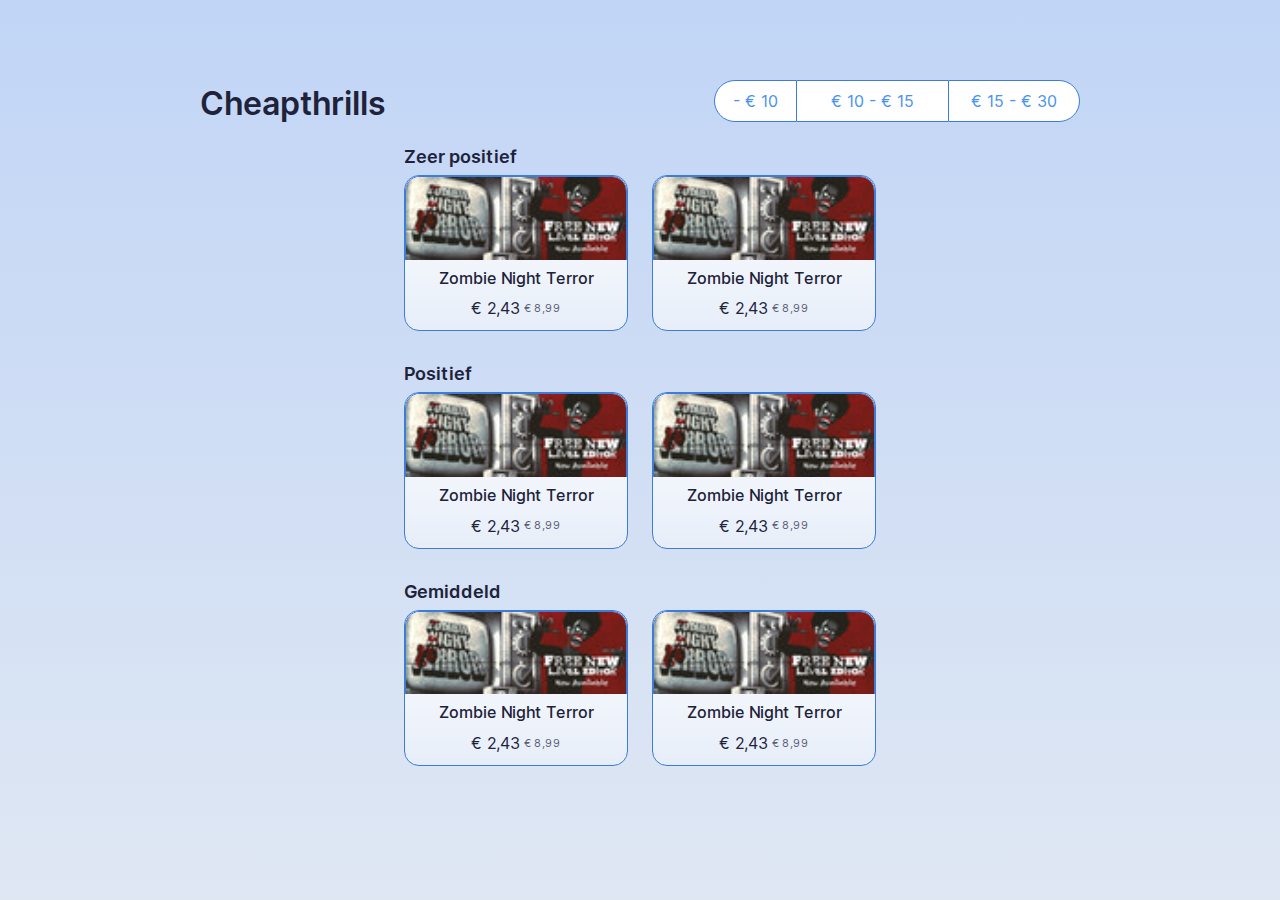
==== commit 76c68097: "toevoegen grid + ipad fix" ====
--- a/cheapthrills.html
+++ b/cheapthrills.html
@@ -3,125 +3,201 @@
   <head>
     <meta charset="UTF-8" />
     <meta name="viewport" content="width=device-width, initial-scale=1.0" />
-    <script src="script/scriptv2.js"></script>
-    <script src="script/test.js"></script>
+    <meta name="msapplication-TileColor" content="#ffffff" />
+    <meta name="msapplication-TileImage" content="/ms-icon-144x144.png" />
+    <meta name="theme-color" content="#ffffff" />
+    <script src="script/script.js"></script>
     <link rel="stylesheet" href="css/normalize.css" />
     <link rel="stylesheet" href="css/screen.css" />
+    <link rel="apple-touch-icon" sizes="57x57" href="/apple-icon-57x57.png" />
+    <link rel="apple-touch-icon" sizes="60x60" href="/apple-icon-60x60.png" />
+    <link rel="apple-touch-icon" sizes="72x72" href="/apple-icon-72x72.png" />
+    <link rel="apple-touch-icon" sizes="76x76" href="/apple-icon-76x76.png" />
+    <link
+      rel="apple-touch-icon"
+      sizes="114x114"
+      href="/apple-icon-114x114.png"
+    />
+    <link
+      rel="apple-touch-icon"
+      sizes="120x120"
+      href="/apple-icon-120x120.png"
+    />
+    <link
+      rel="apple-touch-icon"
+      sizes="144x144"
+      href="/apple-icon-144x144.png"
+    />
+    <link
+      rel="apple-touch-icon"
+      sizes="152x152"
+      href="/apple-icon-152x152.png"
+    />
+    <link
+      rel="apple-touch-icon"
+      sizes="180x180"
+      href="/apple-icon-180x180.png"
+    />
+    <link
+      rel="icon"
+      type="image/png"
+      sizes="192x192"
+      href="/android-icon-192x192.png"
+    />
+    <link rel="icon" type="image/png" sizes="32x32" href="/favicon-32x32.png" />
+    <link rel="icon" type="image/png" sizes="96x96" href="/favicon-96x96.png" />
+    <link rel="icon" type="image/png" sizes="16x16" href="/favicon-16x16.png" />
+    <link rel="manifest" href="/manifest.json" />
     <title>Cheapthrills</title>
   </head>
   <body>
-    <section class="o-row o-row--lg o-row--login">
+    <section class="o-row">
       <div class="o-container u-max-width-xs u-max-width-lg u-max-width-xl">
-          
-            <div class="c-card__body-app">
-              <div class="o-layout__micro">
-              <h1 class="c-logo" style="margin-bottom: 32px;">
-                Cheapthrills
-              </h1>
-                <div class="c-microinteraction">
-                  <p class="c-button__zp c-button__micro js-zeerpositief">- € 10</p>
-                  <p class="c-button__p c-button__micro js-positief">€ 10 - € 15</p>
-                  <p class="c-button__g c-button__micro js-gemiddeld">€ 15 - € 30</p>
-                </div>
-              </div>
-                <div class="c-cheap__games u-max-width-s">
-                  <h2 class="c-card__title-value">Zeer positief</h2>
-                    <div class="o-layout__cards">
-                    <div class="c-gamecard">
-                      <div class="c-gamecard__info">
-                        <div class="js-thumb">
-                        <img class="c-thumbnail" src="/img/zombie_night_terror.jpg" alt="">
-                      </div>
-                        <h4 class="c-card__title-card js-title">Zombie Night Terror</h4>
-                          <div class="c-price">
-                            <p class="c-price__discount js-discount">€ 2,43</p>
-                            <p class="c-price__oldprice js-normalprice">€ 8,99</p>
-                          </div>
-                        <p class="c-gamecard__rating js-rating"></p>
-                      </div>
-                    </div>
+        <div class="c-card__body-app">
+          <div class="o-layout__micro">
+            <h1 class="c-logo" style="margin-bottom: 32px">Cheapthrills</h1>
+            <div class="c-microinteraction">
+              <p class="c-button__zp c-button__micro js-zeerpositief">- € 10</p>
+              <p class="c-button__p c-button__micro js-positief">€ 10 - € 15</p>
+              <p class="c-button__g c-button__micro js-gemiddeld">
+                € 15 - € 30
+              </p>
+            </div>
+          </div>
+          <div class="c-cheap__games u-max-width-s">
+            <h2 class="c-card__title-value">Zeer positief</h2>
+            <div class="o-layout__cards">
+              <div class="c-gamecard">
+                <div class="c-gamecard__info">
+                  <div class="js-thumb">
+                    <img
+                      class="c-thumbnail"
+                      src="/img/zombie_night_terror.jpg"
+                      alt=""
+                    />
+                  </div>
+                  <h4 class="c-card__title-card js-title">
+                    Zombie Night Terror
+                  </h4>
+                  <div class="c-price">
+                    <p class="c-price__discount js-discount">€ 2,43</p>
+                    <p class="c-price__oldprice js-normalprice">€ 8,99</p>
+                  </div>
+                  <p class="c-gamecard__rating js-rating"></p>
+                </div>
+              </div>
 
-                    <div class="c-gamecard">
-                      <div class="c-gamecard__info">
-                        <div class="js-thumb2">
-                        <img class="c-thumbnail" src="/img/zombie_night_terror.jpg" alt="">
-                      </div>
-                        <h4 class="c-card__title-card js-title2">Zombie Night Terror</h4>
-                          <div class="c-price">
-                            <p class="c-price__discount js-discount2">€ 2,43</p>
-                            <p class="c-price__oldprice js-normalprice2">€ 8,99</p>
-                          </div>
-                        <p class="c-gamecard__rating js-rating2"></p>
-                      </div>
-                    </div>
-                  </div>
-                </div>
+              <div class="c-gamecard">
+                <div class="c-gamecard__info">
+                  <div class="js-thumb2">
+                    <img
+                      class="c-thumbnail"
+                      src="/img/zombie_night_terror.jpg"
+                      alt=""
+                    />
+                  </div>
+                  <h4 class="c-card__title-card js-title2">
+                    Zombie Night Terror
+                  </h4>
+                  <div class="c-price">
+                    <p class="c-price__discount js-discount2">€ 2,43</p>
+                    <p class="c-price__oldprice js-normalprice2">€ 8,99</p>
+                  </div>
+                  <p class="c-gamecard__rating js-rating2"></p>
+                </div>
+              </div>
+            </div>
+          </div>
 
-                <div class="c-lesscheap__games u-max-width-s">
-                  <h2 class="c-card__title-value">Positief</h2>
-                    <div class="o-layout__cards">
-                      <div class="c-gamecard">
-                        <div class="c-gamecard__info">
-                          <div class="js-thumb3">
-                          <img class="c-thumbnail" src="/img/zombie_night_terror.jpg" alt="">
-                        </div>
-                          <h4 class="c-card__title-card js-title3">Zombie Night Terror</h4>
-                            <div class="c-price">
-                              <p class="c-price__discount js-discount3">€ 2,43</p>
-                              <p class="c-price__oldprice js-normalprice3">€ 8,99</p>
-                            </div>
-                          <p class="c-gamecard__rating js-rating3"></p>
-                        </div>
-                      </div>
-                      <div class="c-gamecard">
-                        <div class="c-gamecard__info">
-                          <div class="js-thumb4">
-                          <img class="c-thumbnail" src="/img/zombie_night_terror.jpg" alt="">
-                        </div>
-                          <h4 class="c-card__title-card js-title4">Zombie Night Terror</h4>
-                            <div class="c-price">
-                              <p class="c-price__discount js-discount4">€ 2,43</p>
-                              <p class="c-price__oldprice js-normalprice4">€ 8,99</p>
-                            </div>
-                          <p class="c-gamecard__rating js-rating4"></p>
-                        </div>
-                      </div>
-                  </div>
-                </div>
+          <div class="c-lesscheap__games u-max-width-s">
+            <h2 class="c-card__title-value">Positief</h2>
+            <div class="o-layout__cards">
+              <div class="c-gamecard">
+                <div class="c-gamecard__info">
+                  <div class="js-thumb3">
+                    <img
+                      class="c-thumbnail"
+                      src="/img/zombie_night_terror.jpg"
+                      alt=""
+                    />
+                  </div>
+                  <h4 class="c-card__title-card js-title3">
+                    Zombie Night Terror
+                  </h4>
+                  <div class="c-price">
+                    <p class="c-price__discount js-discount3">€ 2,43</p>
+                    <p class="c-price__oldprice js-normalprice3">€ 8,99</p>
+                  </div>
+                  <p class="c-gamecard__rating js-rating3"></p>
+                </div>
+              </div>
+              <div class="c-gamecard">
+                <div class="c-gamecard__info">
+                  <div class="js-thumb4">
+                    <img
+                      class="c-thumbnail"
+                      src="/img/zombie_night_terror.jpg"
+                      alt=""
+                    />
+                  </div>
+                  <h4 class="c-card__title-card js-title4">
+                    Zombie Night Terror
+                  </h4>
+                  <div class="c-price">
+                    <p class="c-price__discount js-discount4">€ 2,43</p>
+                    <p class="c-price__oldprice js-normalprice4">€ 8,99</p>
+                  </div>
+                  <p class="c-gamecard__rating js-rating4"></p>
+                </div>
+              </div>
+            </div>
+          </div>
 
-                <div class="c-leastcheap__games u-max-width-s">
-                  <h2 class="c-card__title-value">Gemiddeld</h2>
-                    <div class="o-layout__cards">
-                      <div class="c-gamecard">
-                        <div class="c-gamecard__info">
-                          <div class="js-thumb5">
-                          <img class="c-thumbnail" src="/img/zombie_night_terror.jpg" alt="">
-                        </div>
-                          <h4 class="c-card__title-card js-title5">Zombie Night Terror</h4>
-                            <div class="c-price">
-                              <p class="c-price__discount js-discount5">€ 2,43</p>
-                              <p class="c-price__oldprice js-normalprice5">€ 8,99</p>
-                            </div>
-                          <p class="c-gamecard__rating js-rating5"></p>
-                        </div>
-                      </div>
-                      <div class="c-gamecard">
-                        <div class="c-gamecard__info">
-                          <div class="js-thumb6">
-                          <img class="c-thumbnail" src="/img/zombie_night_terror.jpg" alt="">
-                        </div>
-                          <h4 class="c-card__title-card js-title6">Zombie Night Terror</h4>
-                            <div class="c-price">
-                              <p class="c-price__discount js-discount6">€ 2,43</p>
-                              <p class="c-price__oldprice js-normalprice6">€ 8,99</p>
-                            </div>
-                          <p class="c-gamecard__rating js-rating6"></p>
-                        </div>
-                      </div>
-                  </div>
-                </div>
-            </div>
+          <div class="c-leastcheap__games u-max-width-s">
+            <h2 class="c-card__title-value">Gemiddeld</h2>
+            <div class="o-layout__cards">
+              <div class="c-gamecard">
+                <div class="c-gamecard__info">
+                  <div class="js-thumb5">
+                    <img
+                      class="c-thumbnail"
+                      src="/img/zombie_night_terror.jpg"
+                      alt=""
+                    />
+                  </div>
+                  <h4 class="c-card__title-card js-title5">
+                    Zombie Night Terror
+                  </h4>
+                  <div class="c-price">
+                    <p class="c-price__discount js-discount5">€ 2,43</p>
+                    <p class="c-price__oldprice js-normalprice5">€ 8,99</p>
+                  </div>
+                  <p class="c-gamecard__rating js-rating5"></p>
+                </div>
+              </div>
+              <div class="c-gamecard">
+                <div class="c-gamecard__info">
+                  <div class="js-thumb6">
+                    <img
+                      class="c-thumbnail"
+                      src="/img/zombie_night_terror.jpg"
+                      alt=""
+                    />
+                  </div>
+                  <h4 class="c-card__title-card js-title6">
+                    Zombie Night Terror
+                  </h4>
+                  <div class="c-price">
+                    <p class="c-price__discount js-discount6">€ 2,43</p>
+                    <p class="c-price__oldprice js-normalprice6">€ 8,99</p>
+                  </div>
+                  <p class="c-gamecard__rating js-rating6"></p>
+                </div>
+              </div>
+            </div>
+          </div>
+        </div>
       </div>
-  </section>
+    </section>
   </body>
 </html>
--- a/css/screen.css
+++ b/css/screen.css
@@ -90,6 +90,7 @@
   */
 
 html {
+  height: 100%;
   font-size: 16px;
   line-height: 1.5;
   font-family: "Inter Web", Helvetica, arial, sans-serif;
@@ -100,6 +101,8 @@
   -moz-osx-font-smoothing: grayscale;
 }
 
+
+
 *,
 *:before,
 *:after {
@@ -288,33 +291,6 @@
 }
 
 /*
-      Objects: section
-      ---
-      Creates vertical whitespace between adjacent sections inside a row
-  */
-
-.o-section {
-  position: relative;
-}
-
-.o-section + .o-section {
-  padding-top: var(--global-whitespace);
-}
-
-@media (min-width: 768px) {
-  .o-section--lg + .o-section--lg,
-  .o-section--xl + .o-section--xl {
-    padding-top: var(--global-whitespace-lg);
-  }
-}
-
-@media (min-width: 992px) {
-  .o-section--xl + .o-section--xl {
-    padding-top: var(--global-whitespace-xxl);
-  }
-}
-
-/*
       Objects: Layout
       ---
       The layout object provides us with a column-style layout system. This object
@@ -338,123 +314,6 @@
   flex-direction: row;
   justify-content: space-between;
   margin-bottom: var(--global-whitespace);
-}
-
-/* gutter modifiers, these affect o-layout__item too */
-
-.o-layout--gutter {
-  margin: 0 -12px;
-}
-
-.o-layout--gutter > .o-layout__item {
-  padding: 0 12px;
-}
-
-.o-layout--gutter-sm {
-  margin: 0 -6px;
-}
-
-.o-layout--gutter-sm > .o-layout__item {
-  padding: 0 6px;
-}
-
-.o-layout--gutter-lg {
-  margin: 0 calc(var(--global-whitespace) * -1);
-}
-
-.o-layout--gutter-lg > .o-layout__item {
-  padding: 0 var(--global-whitespace);
-}
-
-.o-layout--gutter-xl {
-  margin: 0 calc(var(--global-whitespace-lg) * -1);
-}
-
-.o-layout--gutter-xl > .o-layout__item {
-  padding: 0 var(--global-whitespace-lg);
-}
-
-/* reverse horizontal row modifier */
-
-.o-layout--row-reverse {
-  flex-direction: row-reverse;
-}
-
-/* Horizontal alignment modifiers*/
-
-.o-layout--justify-start {
-  justify-content: flex-start;
-}
-
-.o-layout--justify-end {
-  justify-content: flex-end;
-}
-
-.o-layout--justify-center {
-  justify-content: center;
-}
-
-.o-layout--justify-space-around {
-  justify-content: space-around;
-}
-
-.o-layout--justify-space-evenly {
-  justify-content: space-evenly;
-}
-
-.o-layout--justify-space-between {
-  justify-content: space-between;
-}
-
-/* Vertical alignment modifiers */
-
-.o-layout--align-start {
-  align-items: flex-start;
-}
-
-.o-layout--align-end {
-  align-items: flex-end;
-}
-
-.o-layout--align-center {
-  align-items: center;
-}
-
-.o-layout--align-baseline {
-  align-items: baseline;
-}
-
-/* Vertical alignment modifiers that only work if there is one than one flex item */
-
-.o-layout--align-content-start {
-  align-content: start;
-}
-
-.o-layout--align-content-end {
-  align-content: end;
-}
-
-.o-layout--align-content-center {
-  align-content: center;
-}
-
-.o-layout--align-content-space-around {
-  align-content: space-around;
-}
-
-.o-layout--align-content-space-between {
-  align-content: space-between;
-}
-
-/*
-      Objects: List
-      ---
-      Small reusable object to remove default list styling from lists
-  */
-
-.o-list {
-  list-style: none;
-  padding: 0;
 }
 
 /*
@@ -486,23 +345,6 @@
   -webkit-appearance: none;
 }
 
-/*
-      Object: Hide accessible
-      ---
-      Accessibly hide any element
-  */
-
-.o-hide-accessible {
-  position: absolute;
-  width: 1px;
-  height: 1px;
-  padding: 0;
-  margin: -1px;
-  overflow: hidden;
-  clip: rect(0, 0, 0, 0);
-  border: 0;
-}
-
 /*------------------------------------*\
   #COMPONENTS
   \*------------------------------------*/
@@ -567,17 +409,6 @@
       ---
       Card with box shadow
   */
-
-/* Add padding to child for more flexibility */
-.c-card__body,
-.c-card__footer {
-}
-
-.c-card__footer {
-  text-align: center;
-  border-top: var(--global-borderWidth) solid
-    var(--global-color-neutral-xxx-light);
-}
 
 .c-card__title {
   font-size: 12px;
@@ -597,15 +428,6 @@
   line-height: normal;
 }
 
-/* This allows c-card__body and __footer to have equal padding everywhere */
-
-.c-card__body > *:last-child,
-.c-card__footer > *:last-child,
-.c-card__body > *:last-child > *:last-child,
-.c-card__footer > *:last-child > *:last-child {
-  margin-bottom: 0;
-}
-
 @media (min-width: 27em) {
   .c-card__body {
     padding: var(--global-whitespace-xl);
@@ -614,25 +436,6 @@
   .c-card__title {
     margin-bottom: var(--global-whitespace-xl);
   }
-}
-
-/*
-      Component: Forms
-      ---
-      Everything form related here
-  */
-
-.c-form-field {
-  max-width: 280px;
-  margin: 0 auto var(--global-whitespace-md);
-}
-
-.c-form-field--option {
-  display: -webkit-flex;
-  display: -ms-flex;
-  display: flex;
-  -ms-align-items: center;
-  align-items: center;
 }
 
 .c-description {
@@ -683,95 +486,6 @@
   color: var(--global-input-color);
 }
 
-/* option input for checkboxes and radio buttons */
-
-.c-option {
-  margin-right: var(--global-whitespace-sm);
-}
-
-.c-option-list {
-  margin-bottom: 24px;
-}
-
-.c-option-list__item {
-  margin-bottom: 12px;
-}
-
-.c-custom-option {
-  display: flex;
-  --custom-option-borderColor: var(--global-input-borderColor);
-  --custom-option-focus-borderColor: var(--global-input-focus-borderColor);
-  --custom-option-hover-borderColor: var(--global-input-hover-borderColor);
-}
-
-.c-custom-option__fake-input {
-  display: flex;
-  height: 16px;
-  width: 16px;
-  border: 1px solid var(--custom-option-borderColor);
-  margin-right: 8px;
-  text-shadow: var(--global-input-boxShadow);
-}
-
-.c-custom-option__fake-input--checkbox {
-  border-radius: var(--global-borderRadius);
-
-  align-items: center;
-  justify-content: center;
-}
-
-.c-custom-option__fake-input--radio {
-  border-radius: 100%;
-
-  align-items: center;
-  justify-content: center;
-}
-
-.c-custom-option__symbol {
-  opacity: 0;
-  display: block;
-}
-
-.c-custom-option__fake-input--checkbox .c-custom-option__symbol {
-  width: 10px;
-  height: 10px;
-  color: var(--global-color-alpha);
-}
-
-.c-custom-option__fake-input--radio .c-custom-option__symbol {
-  width: 6px;
-  height: 6px;
-  background-color: var(--global-color-alpha);
-  border-radius: 100%;
-}
-
-.c-option--hidden:checked + .c-custom-option {
-  opacity: 1;
-}
-
-.c-option--hidden:checked + .c-custom-option .c-custom-option__symbol {
-  opacity: 1;
-  fill: var(--global-color-alpha-light);
-  -webkit-transition: all 500ms cubic-bezier(0.25, 0.25, 0.75, 0.75);
-  -moz-transition: all 500ms cubic-bezier(0.25, 0.25, 0.75, 0.75);
-  -o-transition: all 500ms cubic-bezier(0.25, 0.25, 0.75, 0.75);
-  transition: all 500ms cubic-bezier(0.25, 0.25, 0.75, 0.75); /* linear */
-}
-
-.c-custom-option:hover {
-  --custom-option-borderColor: var(--custom-option-hover-borderColor);
-}
-
-.c-custom-option:focus,
-.c-custom-option:active {
-  --custom-option-borderColor: var(--custom-option-focus-borderColor);
-}
-
-.c-custom-option:focus .c-custom-option__fake-input,
-.c-custom-option:active .c-custom-option__fake-input {
-  box-shadow: 0 0 0 3px #3385ff36;
-}
-
 /*
       Component: Image
       ---
@@ -798,39 +512,6 @@
 
 .c-label--option {
   padding-bottom: 0;
-}
-
-/*
-      Component: Custom Toggle
-      ---
-      Class to put on toggles
-  */
-
-.c-custom-toggle {
-  display: flex;
-  align-items: center;
-  justify-content: center;
-}
-
-.c-custom-toggle__fake-input {
-  width: 48px;
-  height: 24px;
-  background: #f5f6fa;
-  margin-right: 8px;
-  border-radius: 34px;
-  display: flex;
-  border: 1px solid var(--global-color-neutral-xxx-light);
-}
-
-.c-custom-toggle__fake-input::after {
-  content: "";
-  display: block;
-  width: 22px;
-  height: 22px;
-  background: white;
-  border-radius: 50%;
-  box-shadow: 0px 1px 3px 0px rgba(0, 0, 0, 0.16);
-  transition: all var(--transition-alpha);
 }
 
 /*
@@ -895,6 +576,7 @@
 
 .c-thumbnail {
   width: 148px;
+  max-height: 55px;
   border-top: var(--global-borderWidth) solid #3c7dd9;
   border-left: var(--global-borderWidth) solid #3c7dd9;
   border-right: var(--global-borderWidth) solid #3c7dd9;
@@ -1079,139 +761,50 @@
   margin: 0 auto;
 }
 
-/*
-      Utilities: text
-      Utility classes to create smaller or bigger test
-  */
-
-.u-text-sm {
-  font-size: 14px;
-}
-
-/*
-      Utility: Widths
-      ---
-      Utility classes to put specific widths onto elements
-      Will be mostly used on o-layout__item
-  */
-
-.u-width-auto {
-  width: auto !important;
-}
-
-.u-1-of-2 {
-  width: 50% !important;
-}
-
-.u-1-of-3 {
-  width: 33.3333333333% !important;
-}
-
-.u-2-of-3 {
-  width: 66.6666666667% !important;
-}
-
-.u-1-of-4 {
-  width: 25% !important;
-}
-
-.u-3-of-4 {
-  width: 75% !important;
-}
-
-.u-1-of-5 {
-  width: 20% !important;
-}
-
-.u-2-of-5 {
-  width: 40% !important;
-}
-
-.u-3-of-5 {
-  width: 60% !important;
-}
-
-.u-4-of-5 {
-  width: 80% !important;
-}
-
-.u-1-of-6 {
-  width: 16.6666666667% !important;
-}
-
-.u-5-of-6 {
-  width: 83.3333333333% !important;
-}
-
-@media (min-width: 576px) {
-  .u-1-of-2-bp1 {
-    width: 50% !important;
-  }
-  .u-1-of-3-bp1 {
-    width: 33.3333333333% !important;
-  }
-  .u-2-of-3-bp1 {
-    width: 66.6666666667% !important;
-  }
-  .u-1-of-4-bp1 {
-    width: 25% !important;
-  }
-  .u-3-of-4-bp1 {
-    width: 75% !important;
-  }
-  .u-1-of-5-bp1 {
-    width: 20% !important;
-  }
-  .u-2-of-5-bp1 {
-    width: 40% !important;
-  }
-  .u-3-of-5-bp1 {
-    width: 60% !important;
-  }
-  .u-4-of-5-bp1 {
-    width: 80% !important;
-  }
-  .u-1-of-6-bp1 {
-    width: 16.6666666667% !important;
-  }
-  .u-5-of-6-bp1 {
-    width: 83.3333333333% !important;
-  }
-}
 
 @media (min-width: 768px) {
-  .u-1-of-2-bp2 {
-    width: 50% !important;
-  }
-  .u-1-of-3-bp2 {
-    width: 33.3333333333% !important;
-  }
-  .u-2-of-3-bp2 {
-    width: 66.6666666667% !important;
-  }
-  .u-1-of-4-bp2 {
-    width: 25% !important;
-  }
-  .u-3-of-4-bp2 {
-    width: 75% !important;
-  }
-  .u-1-of-5-bp2 {
-    width: 20% !important;
-  }
-  .u-2-of-5-bp2 {
-    width: 40% !important;
-  }
-  .u-3-of-5-bp2 {
-    width: 60% !important;
-  }
-  .u-4-of-5-bp2 {
-    width: 80% !important;
-  }
-  .u-1-of-6-bp2 {
-    width: 16.6666666667% !important;
-  }
-  .u-5-of-6-bp2 {
-    width: 83.3333333333% !important;
+  .c-grid__body {
+    display: grid;
+
+    grid-template-columns: repeat(2, 1fr);
+    grid-template-rows: repeat(4, 160px);
+  }
+
+  .c-grid__item-title {
+    grid-column: 1/2;
+    grid-row: 1/2;
+    align-self: end;
+  }
+
+  .c-grid__desc {
+    display: grid;
+    grid-template-rows: repeat(2, auto);
+  }
+
+  .c-grid__item-description {
+    grid-column: 1/2;
+    grid-row: 2;
+  }
+
+  .c-grid__item-title2 {
+    grid-column: 1/2;
+    grid-row: 1;
+  }
+
+  .c-grid__item-buttons {
+    grid-column: 1/2;
+    grid-row: 3/4;
+    margin-top: var(--global-whitespace-sm);
+  }
+
+  .c-grid__item-mockup {
+    grid-column: 2/3;
+    grid-row: 1/5;
+    justify-self: center;
+  }
+
+  .c-thumbnail {
+    max-height: 84px;
   }
 
   .c-card__body {
@@ -1219,7 +812,7 @@
   }
 
   .c-card__title {
-    margin-bottom: calc(var(--global-whitespace) / 2);
+    margin: 0;
   }
 
   .c-card__title2 {
@@ -1237,8 +830,8 @@
 
   .o-section-flex {
     display: flex;
-    flex-direction: row;
-    justify-content: flex-start;
+    flex-direction: column;
+    justify-content: space-between;
   }
 
   .c-form-field {
@@ -1248,11 +841,15 @@
 
   .c-image {
     max-width: 300px;
-    margin: 0 64px 0 0;
+    margin-top: 0;
   }
 
   .c-button {
-    width: 168px;
+    width: 280px;
+  }
+
+  .u-mb-md {
+    margin: 0;
   }
 
   .c-logo {
@@ -1341,75 +938,28 @@
   }
 }
 
-@media (min-width: 992px) {
-  .u-1-of-2-bp3 {
-    width: 50% !important;
-  }
-  .u-1-of-3-bp3 {
-    width: 33.3333333333% !important;
-  }
-  .u-2-of-3-bp3 {
-    width: 66.6666666667% !important;
-  }
-  .u-1-of-4-bp3 {
-    width: 25% !important;
-  }
-  .u-3-of-4-bp3 {
-    width: 75% !important;
-  }
-  .u-1-of-5-bp3 {
-    width: 20% !important;
-  }
-  .u-2-of-5-bp3 {
-    width: 40% !important;
-  }
-  .u-3-of-5-bp3 {
-    width: 60% !important;
-  }
-  .u-4-of-5-bp3 {
-    width: 80% !important;
-  }
-  .u-1-of-6-bp3 {
-    width: 16.6666666667% !important;
-  }
-  .u-5-of-6-bp3 {
-    width: 83.3333333333% !important;
+@media (min-width: 1024px) {
+  .o-section-flex {
+    display: flex;
+    flex-direction: row;
+    justify-content: flex-start;
+  }
+
+  .c-button {
+    width: 168px;
   }
 }
 
 @media (min-width: 1200px) {
-  .u-1-of-2-bp4 {
-    width: 50% !important;
-  }
-  .u-1-of-3-bp4 {
-    width: 33.3333333333% !important;
-  }
-  .u-2-of-3-bp4 {
-    width: 66.6666666667% !important;
-  }
-  .u-1-of-4-bp4 {
-    width: 25% !important;
-  }
-  .u-3-of-4-bp4 {
-    width: 75% !important;
-  }
-  .u-1-of-5-bp4 {
-    width: 20% !important;
-  }
-  .u-2-of-5-bp4 {
-    width: 40% !important;
-  }
-  .u-3-of-5-bp4 {
-    width: 60% !important;
-  }
-  .u-4-of-5-bp4 {
-    width: 80% !important;
-  }
-  .u-1-of-6-bp4 {
-    width: 16.6666666667% !important;
-  }
-  .u-5-of-6-bp4 {
-    width: 83.3333333333% !important;
+  .c-grid__body {
+    display: grid;
+
+    grid-template-columns: repeat(2, 1fr);
+    grid-template-rows: repeat(4, 200px);
+  }
+
+  .c-grid__item-buttons {
+    margin-top: var(--global-whitespace-xl);
   }
 
   .o-container {
@@ -1452,104 +1002,6 @@
 
   .c-logo {
     font-size: 32px;
-  }
-}
-
-/*------------------------------------*\
-  #MEDIA
-  \*------------------------------------*/
-
-/*
-      Media Queries
-      ---
-      EXAMPLE Media Queries for Responsive Design.
-      These examples override the primary ('mobile first') styles.
-      USE THEM INLINE!
-  */
-
-/* Extra small devices (portrait phones, less than 576px)
-  No media query since this is the default in mobile first design
-  */
-
-/* Small devices (landscape phones, 576px and up)
-  @media (min-width: 576px) {}
-  */
-
-/* Medium devices (tablets, 768px and up)
-  @media (min-width: 768px) {}
-  */
-
-/* Large devices (landscape tablets, desktops, 992px and up)
-  @media (min-width: 992px) {}
-  */
-
-/* Extra large devices (large desktops, 1200px and up)
-  @media (min-width: 1200px) {}
-  */
-
-/*
-      Print styles.
-      ---
-      Inlined to avoid the additional HTTP request:
-      http://www.phpied.com/delay-loading-your-print-css/
-  */
-
-@media print {
-  *,
-  *:before,
-  *:after {
-    background: transparent !important;
-    color: #000 !important;
-    /* Black prints faster:
-          http://www.sanbeiji.com/archives/953 */
-    box-shadow: none !important;
-    text-shadow: none !important;
-  }
-  a,
-  a:visited {
-    text-decoration: underline;
-  }
-  a[href]:after {
-    content: " (" attr(href) ")";
-  }
-  abbr[title]:after {
-    content: " (" attr(title) ")";
-  }
-  /*
-      * Don't show links that are fragment identifiers,
-      * or use the `javascript:` pseudo protocol
-      */
-  a[href^="#"]:after,
-  a[href^="javascript:"]:after {
-    content: "";
-  }
-  pre {
-    white-space: pre-wrap !important;
-  }
-  pre,
-  blockquote {
-    border: 1px solid #999;
-    page-break-inside: avoid;
-  }
-  /*
-      * Printing Tables:
-      * http://css-discuss.incutio.com/wiki/Printing_Tables
-      */
-  thead {
-    display: table-header-group;
-  }
-  tr,
-  img {
-    page-break-inside: avoid;
-  }
-  p,
-  h2,
-  h3 {
-    orphans: 3;
-    widows: 3;
-  }
-  h2,
-  h3 {
-    page-break-after: avoid;
-  }
-}
+    margin-bottom: 32px;
+  }
+}
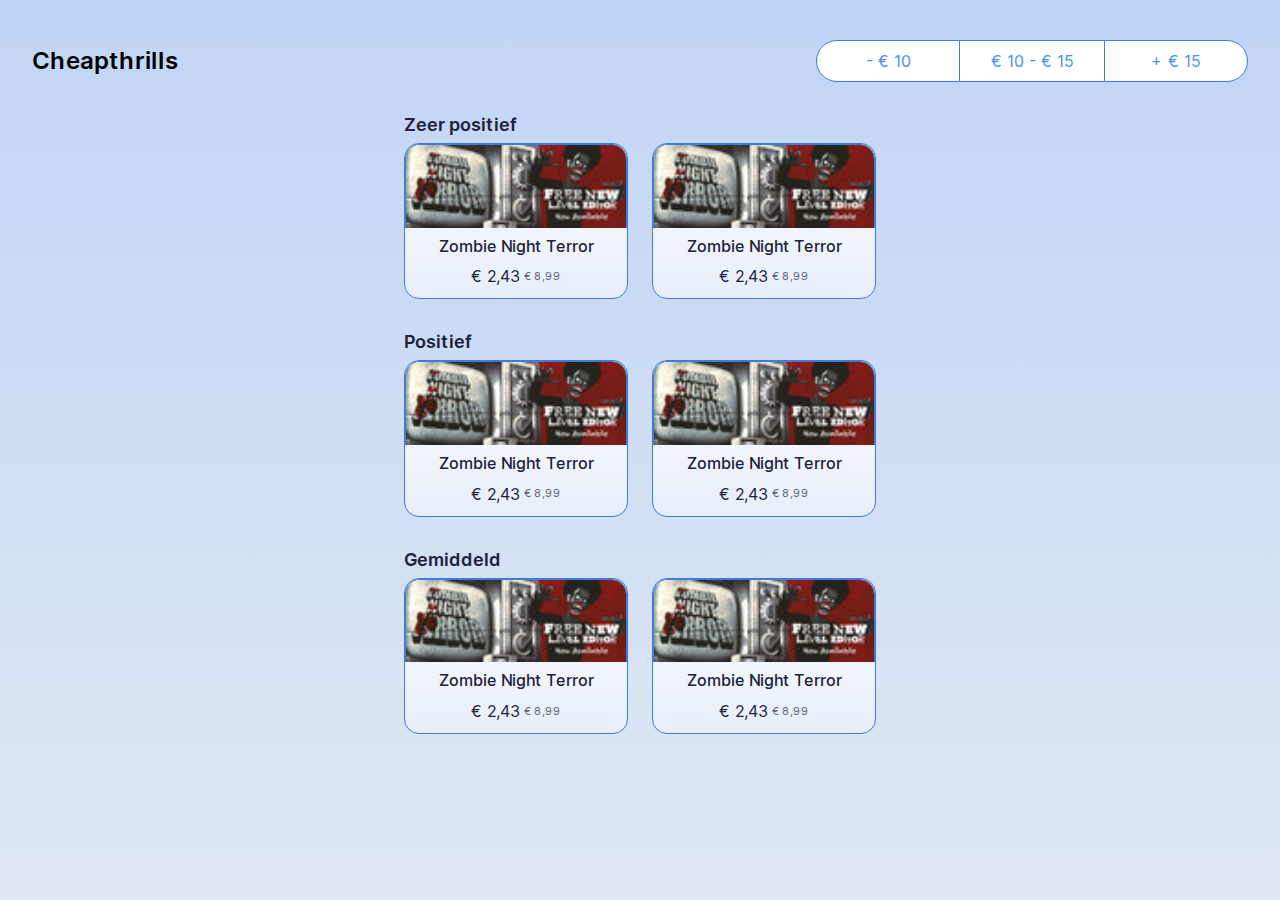
==== commit e1407cf8: "Veel fixes later..." ====
--- a/cheapthrills.html
+++ b/cheapthrills.html
@@ -4,15 +4,15 @@
     <meta charset="UTF-8" />
     <meta name="viewport" content="width=device-width, initial-scale=1.0" />
     <meta name="msapplication-TileColor" content="#ffffff" />
-    <meta name="msapplication-TileImage" content="/ms-icon-144x144.png" />
+    <meta name="msapplication-TileImage" content="ms-icon-144x144.png" />
     <meta name="theme-color" content="#ffffff" />
     <script src="script/script.js"></script>
     <link rel="stylesheet" href="css/normalize.css" />
     <link rel="stylesheet" href="css/screen.css" />
-    <link rel="apple-touch-icon" sizes="57x57" href="/apple-icon-57x57.png" />
-    <link rel="apple-touch-icon" sizes="60x60" href="/apple-icon-60x60.png" />
-    <link rel="apple-touch-icon" sizes="72x72" href="/apple-icon-72x72.png" />
-    <link rel="apple-touch-icon" sizes="76x76" href="/apple-icon-76x76.png" />
+    <link rel="apple-touch-icon" sizes="57x57" href="apple-icon-57x57.png" />
+    <link rel="apple-touch-icon" sizes="60x60" href="apple-icon-60x60.png" />
+    <link rel="apple-touch-icon" sizes="72x72" href="apple-icon-72x72.png" />
+    <link rel="apple-touch-icon" sizes="76x76" href="apple-icon-76x76.png" />
     <link
       rel="apple-touch-icon"
       sizes="114x114"
@@ -44,9 +44,9 @@
       sizes="192x192"
       href="/android-icon-192x192.png"
     />
-    <link rel="icon" type="image/png" sizes="32x32" href="/favicon-32x32.png" />
-    <link rel="icon" type="image/png" sizes="96x96" href="/favicon-96x96.png" />
-    <link rel="icon" type="image/png" sizes="16x16" href="/favicon-16x16.png" />
+    <link rel="icon" type="image/png" sizes="32x32" href="favicon-32x32.png" />
+    <link rel="icon" type="image/png" sizes="96x96" href="favicon-96x96.png" />
+    <link rel="icon" type="image/png" sizes="16x16" href="favicon-16x16.png" />
     <link rel="manifest" href="/manifest.json" />
     <title>Cheapthrills</title>
   </head>
@@ -55,13 +55,13 @@
       <div class="o-container u-max-width-xs u-max-width-lg u-max-width-xl">
         <div class="c-card__body-app">
           <div class="o-layout__micro">
-            <h1 class="c-logo" style="margin-bottom: 32px">Cheapthrills</h1>
+            <h1 class="c-logo" style="margin-bottom: 32px">
+              <a class="c-link__title" href="index.html">Cheapthrills</a>
+            </h1>
             <div class="c-microinteraction">
               <p class="c-button__zp c-button__micro js-zeerpositief">- € 10</p>
               <p class="c-button__p c-button__micro js-positief">€ 10 - € 15</p>
-              <p class="c-button__g c-button__micro js-gemiddeld">
-                € 15 - € 30
-              </p>
+              <p class="c-button__g c-button__micro js-gemiddeld">+ € 15</p>
             </div>
           </div>
           <div class="c-cheap__games u-max-width-s">
--- a/css/screen.css
+++ b/css/screen.css
@@ -39,7 +39,13 @@
   --global-color-alpha-transparent: #3385ffbf;
   --global-color-alpha-x-transparent: #3385ff4d;
 
-  --global-color-neutral-xxxx-light: #c1d5f6;
+  --global-color-button: #4992f1;
+
+  --global-color-background-xx-light: #c1d5f6;
+  --global-color-background-x-light: #dfe7f3;
+  --global-color-card-xx-light: #ffffff;
+  --global-color-card-x-light: #e7eef9;
+
   --global-color-neutral-xxx-light: #3c7dd9;
   --global-color-neutral-xx-light: #caccd4;
   --global-color-neutral-x-light: #b5b6c0;
@@ -50,6 +56,7 @@
   --global-color-neutral-xx-dark: #4b4c60;
   --global-color-neutral-xxx-dark: #35374d;
   --global-color-neutral-xxxx-dark: #20223a;
+  --global-color-neutral-xxxxx-dark: #000000;
 
   /* border stuff */
   --global-borderRadius: 30px;
@@ -95,13 +102,15 @@
   line-height: 1.5;
   font-family: "Inter Web", Helvetica, arial, sans-serif;
   color: var(--global-color-neutral-xxxx-dark);
-  background: linear-gradient(#c1d5f6, #dfe7f3);
+  background: linear-gradient(
+    var(--global-color-background-xx-light),
+    var(--global-color-background-x-light)
+  );
   box-sizing: border-box;
+  background-attachment: fixed;
   -webkit-font-smoothing: antialiased;
   -moz-osx-font-smoothing: grayscale;
 }
-
-
 
 *,
 *:before,
@@ -228,24 +237,6 @@
   margin: 0 0 var(--global-whitespace);
 }
 
-a,
-a:visited {
-  transition: all var(--global-transitionTiming-alpha);
-  color: var(--global-color-alpha);
-  outline-color: var(--global-link-BoxShadowColor);
-  outline-width: medium;
-  outline-offset: 2px;
-}
-
-a:hover,
-a:focus {
-  color: var(--global-color-alpha-light);
-}
-
-a:active {
-  color: var(--global-color-alpha-dark);
-}
-
 label,
 input {
   display: block;
@@ -361,6 +352,10 @@
   font-weight: 600;
 }
 
+.c-link__title {
+  text-decoration: none;
+  color: var(--global-color-neutral-xxxxx-dark);
+}
 .c-logo__symbol {
   height: 100%;
 }
@@ -411,20 +406,20 @@
   */
 
 .c-card__title {
-  font-size: 12px;
+  font-size: 0.75em;
   line-height: calc(var(--global-baseline) * 2);
   font-weight: 600;
   opacity: 0.6;
 }
 .c-card__title2 {
-  font-size: 32px;
+  font-size: 2em;
   line-height: calc(var(--global-baseline) * 4);
   font-weight: 600;
 }
 
 .c-card__title-value {
-  font-size: 18px;
-  margin-bottom: 8px;
+  font-size: 1.125em;
+  margin-bottom: var(--global-whitespace-sm);
   line-height: normal;
 }
 
@@ -465,13 +460,12 @@
   padding: calc(var(--global-baseline) * 1.5 - var(--global-borderWidth))
     var(--global-whitespace-md);
   outline: none;
-  transition: border var(--global-transition-timing-alpha);
 }
 
 .c-input:hover {
-  border-color: var(--global-color-neutral-xx-light);
-
-  border: var(--global-borderWidth) solid var(--global-color-neutral-light);
+  border-color: var(--global-color-neutral-light);
+
+  border: var(--global-borderWidth) solid var(--global-input-borderColor);
   background-color: var(--global-input-backgroundColor);
   color: var(--global-input-color);
 }
@@ -504,7 +498,7 @@
 
 .c-label {
   margin-bottom: 0;
-  font-size: 14px;
+  font-size: 0.875em;
   padding-bottom: var(--global-whitespace-xs);
   line-height: calc(var(--global-baseline) * 2);
   color: var(--global-color-neutral-xx-dark);
@@ -521,7 +515,8 @@
   */
 
 .c-button {
-  font-size: 16px;
+  cursor: pointer;
+  font-size: 1em;
   font-weight: 700;
   border-radius: var(--global-borderRadius);
   border: var(--global-borderWidth) solid var(--global-color-alpha-dark);
@@ -551,20 +546,23 @@
 .c-card__title-card {
   margin-bottom: var(--global-whitespace-sm);
   line-height: 1.3;
-  font-size: 14px;
+  font-size: 0.875em;
   font-weight: 500;
-  max-width: 190px;
-  padding: 0 8px;
+  max-width: 11.875em;
+  padding: 0 var(--global-whitespace-sm);
   text-align: center;
 }
 
 .c-gamecard {
   display: flex;
-  border: var(--global-borderWidth) solid #3c7dd9;
+  border: var(--global-borderWidth) solid var(--global-color-neutral-xxx-light);
   border-radius: var(--global-borderRadius-sm);
-  background: linear-gradient(#ffffff, #e7eef9);
-  max-width: 148px;
-  max-height: 180px;
+  background: linear-gradient(
+    var(--global-color-card-xx-light),
+    var(--global-color-card-x-light)
+  );
+  max-width: 9.25em;
+  max-height: 11.25em;
   cursor: pointer;
 }
 
@@ -575,11 +573,14 @@
 }
 
 .c-thumbnail {
-  width: 148px;
+  width: 9.25em;
   max-height: 55px;
-  border-top: var(--global-borderWidth) solid #3c7dd9;
-  border-left: var(--global-borderWidth) solid #3c7dd9;
-  border-right: var(--global-borderWidth) solid #3c7dd9;
+  border-top: var(--global-borderWidth) solid
+    var(--global-color-neutral-xxx-light);
+  border-left: var(--global-borderWidth) solid
+    var(--global-color-neutral-xxx-light);
+  border-right: var(--global-borderWidth) solid
+    var(--global-color-neutral-xxx-light);
   border-radius: var(--global-borderRadius-sm) var(--global-borderRadius-sm) 0 0;
 }
 
@@ -591,22 +592,22 @@
 }
 
 .c-price__oldprice {
-  font-size: 11px;
+  font-size: 0.6875em;
   opacity: 0.7;
-  margin-bottom: 2px;
+  margin-bottom: calc(var(--global-whitespace-xs) / 2);
 }
 
 .c-price__discount {
   font-size: 14px;
-  margin-right: 4px;
+  margin-right: var(--global-whitespace-xs);
   margin-bottom: 2px;
 }
 
 .c-gamecard__rating {
   color: #b5bb56;
-  font-size: 16px;
+  font-size: 1em;
   margin-bottom: 0;
-  padding-bottom: 8px;
+  padding-bottom: var(--global-whitespace-sm);
 }
 
 .c-microinteraction {
@@ -616,43 +617,56 @@
 }
 
 .c-button__zp {
-  border: var(--global-borderWidth) solid #3c7dd9;
-  padding: 6px 20px 6px 20px;
+  border: var(--global-borderWidth) solid var(--global-color-neutral-xxx-light);
+  width: 6.5rem;
+  padding: 0.5em 0 0.5em 0;
+  text-align: center;
   border-radius: var(--global-borderRadius) 0 0 var(--global-borderRadius);
-  margin-bottom: 24px;
+  margin-bottom: var(--global-whitespace);
   cursor: pointer;
 }
 
 .c-button__p {
-  border-top: var(--global-borderWidth) solid #3c7dd9;
-  border-bottom: var(--global-borderWidth) solid #3c7dd9;
-  padding: 6px 20px 6px 20px;
-  margin-bottom: 24px;
+  border-top: var(--global-borderWidth) solid var(--global-color-neutral-xxx-light);
+  border-bottom: var(--global-borderWidth) solid var(--global-color-neutral-xxx-light);
+  padding: 0.5em 0 0.5em 0;
+  width: 6.5rem;
+  text-align: center;
+  margin-bottom: var(--global-whitespace);
   cursor: pointer;
 }
 
 .c-button__g {
-  border: var(--global-borderWidth) solid #3c7dd9;
-  padding: 6px 20px 6px 20px;
+  border: var(--global-borderWidth) solid var(--global-color-neutral-xxx-light);
+  padding: 0.5em 0 0.5em 0;
+  width: 6.5rem;
+  text-align: center;
   border-radius: 0 var(--global-borderRadius) var(--global-borderRadius) 0;
-  margin-bottom: 24px;
+  margin-bottom: var(--global-whitespace);
   cursor: pointer;
 }
 
 .c-button__micro {
-  background-color: white;
-  color: #4992f1;
-  font-size: 14px;
+  background-color: var(--global-color-card-xx-light);
+  color: var(--global-color-button);
+  font-size: 0.875em;
+}
+
+.c-button__micro:focus {
+  background-color: var(--global-color-button);
+  color: white;
 }
 
 .c-button__micro:hover {
-  background-color: #4992f1;
+  background-color: var(--global-color-button);
   color: white;
 }
 
+
+
 .c-button:active {
-  background-color: #4992f1;
-  color: white;
+  background-color: var(--global-color-button);
+  color: var(--global-color-card-xx-light);
 }
 
 /*------------------------------------*\
@@ -697,7 +711,7 @@
 
 .u-mb-md {
   margin: auto;
-  max-width: 280px;
+  max-width: 17.5em;
   margin-bottom: var(--global-whitespace-md) !important;
 }
 
@@ -760,7 +774,6 @@
 .u-align-center {
   margin: 0 auto;
 }
-
 
 @media (min-width: 768px) {
   .c-grid__body {
@@ -800,11 +813,12 @@
   .c-grid__item-mockup {
     grid-column: 2/3;
     grid-row: 1/5;
-    justify-self: center;
+    justify-self: end;
+    align-self: center;
   }
 
   .c-thumbnail {
-    max-height: 84px;
+    max-height: 5.25em;
   }
 
   .c-card__body {
@@ -816,36 +830,36 @@
   }
 
   .c-card__title2 {
-    font-size: 36px;
+    font-size: 2.25em;
     line-height: 1.1;
     /* font-weight: bold; */
-    max-width: 336px;
+    max-width: 21em;
     margin-bottom: calc(var(--global-whitespace) / 2);
   }
 
   .c-description {
-    max-width: 240px;
+    max-width: 15em;
     margin: 0 0 calc(var(--global-whitespace) * 2.5);
   }
 
   .o-section-flex {
     display: flex;
     flex-direction: column;
-    justify-content: space-between;
+    justify-content: space-around;
   }
 
   .c-form-field {
-    max-width: 280px;
+    max-width: 17.5em;
     margin: 0 var(--global-whitespace-md) 0 0;
   }
 
   .c-image {
-    max-width: 300px;
+    max-width: 18.75em;
     margin-top: 0;
   }
 
   .c-button {
-    width: 280px;
+    width: 17.5em;
   }
 
   .u-mb-md {
@@ -868,10 +882,19 @@
 
   .o-layout__micro {
     display: flex;
+    align-items: center;
     flex-direction: row;
     justify-content: space-between;
   }
 
+  .c-microinteraction {
+    margin-top: var(--global-whitespace-md);
+  }
+
+  .c-card__title {
+    margin-bottom: 0;
+  }
+
   .c-cheap__games {
     margin: 0 auto;
   }
@@ -885,56 +908,63 @@
   }
 
   .c-gamecard {
-    max-width: 224px;
-    max-height: 280px;
+    max-width: 14em;
+    max-height: 17.5em;
   }
 
   .c-thumbnail {
-    width: 224px;
+    width: 14em;
   }
 
   .c-card__title-card {
     margin-top: var(--global-whitespace-sm);
-    font-size: 16px;
+    font-size: 1em;
   }
 
   .c-gamecard__rating {
-    font-size: 24px;
+    font-size: 1.5em;
   }
 
   .c-price__discount {
-    font-size: 16px;
+    font-size: 1em;
   }
 
   .c-price__oldprice {
-    font-size: 11px;
+    font-size: 0.6875em;
   }
 
   .c-button__zp {
-    border: var(--global-borderWidth) solid #3c7dd9;
-    padding: 8px 18px 8px 18px;
+    border: var(--global-borderWidth) solid
+      var(--global-color-neutral-xxx-light);
+    padding: 0.5em 0 0.5em 0;
+    width: 7.5rem;
     border-radius: var(--global-borderRadius) 0 0 var(--global-borderRadius);
-    margin-bottom: 24px;
+    margin-bottom: var(--global-whitespace);
   }
 
   .c-button__p {
-    border-top: var(--global-borderWidth) solid #3c7dd9;
-    border-bottom: var(--global-borderWidth) solid #3c7dd9;
-    padding: 8px 34px 8px 34px;
-    margin-bottom: 24px;
+    border-top: var(--global-borderWidth) solid
+      var(--global-color-neutral-xxx-light);
+    border-bottom: var(--global-borderWidth) solid
+      var(--global-color-neutral-xxx-light);
+    padding: 0.5em 0 0.5em 0;
+    width: 7.5rem;
+    margin-bottom: var(--global-whitespace);
   }
 
   .c-button__g {
-    border: var(--global-borderWidth) solid #3c7dd9;
-    padding: 8px 22px 8px 22px;
+    border: var(--global-borderWidth) solid
+      var(--global-color-neutral-xxx-light);
+    padding: 0.5em 0 0.5em 0;
+    width: 7.5rem;
     border-radius: 0 var(--global-borderRadius) var(--global-borderRadius) 0;
-    margin-bottom: 24px;
+    margin-bottom: var(--global-whitespace);
   }
 
   .c-button__micro {
-    background-color: white;
+    background-color: var(--global-color-card-xx-light);
     color: #4992f1;
-    font-size: 16px;
+    font-size: 1em;
   }
 }
 
@@ -948,9 +978,48 @@
   .c-button {
     width: 168px;
   }
+
+  .c-image {
+    max-width: 16em;
+  }
+
+  .c-card__title2 {
+    /* 22em werkt niet */
+    max-width: 352px;
+  }
+
+  .c-button__p {
+    width: 9em;
+    text-align: center;
+    padding: 0.5em 0 0.5em 0;
+  }
+
+  .c-button__zp {
+    width: 9em;
+    text-align: center;
+    padding: 0.5em 0 0.5em 0;
+  }
+
+  .c-button__g {
+    width: 9em;
+    text-align: center;
+    padding: 0.5em 0 0.5em 0;
+  }
+
+  .u-max-width-xl {
+    max-width: 76em !important;
+  }
 }
 
 @media (min-width: 1200px) {
+
+
+  .c-image {
+    max-width: 21em;
+  }
+}
+
+@media (min-width: 1540px) {
   .c-grid__body {
     display: grid;
 
@@ -968,40 +1037,44 @@
   }
 
   .o-row {
-    margin: 80px 200px;
+    margin: 5em 12.5em;
     padding: 0;
   }
 
   .c-card__title {
-    font-size: 20px;
+    font-size: 1.25em;
     font-weight: 500;
   }
 
   .c-card__title2 {
-    font-size: 56px;
-    max-width: 550px;
+    font-size: 3.5em;
+    max-width: 34.375em;
     font-weight: 500;
   }
 
   .c-description {
-    font-size: 24px;
-    max-width: 450px;
+    font-size: 1.5em;
+    max-width: 28.125em;
   }
 
   .c-form-field {
-    width: 320px;
+    width: 20em;
   }
 
   .c-button {
-    width: 216px;
+    width: 13.5em;
   }
 
   .c-image {
-    max-width: 380px;
+    max-width: 23.75em;
   }
 
   .c-logo {
-    font-size: 32px;
-    margin-bottom: 32px;
-  }
-}
+    font-size: 2em;
+    margin-bottom: var(--global-whitespace-lg);
+  }
+
+  .u-max-width-xl {
+    max-width: 110em !important;
+  }
+}
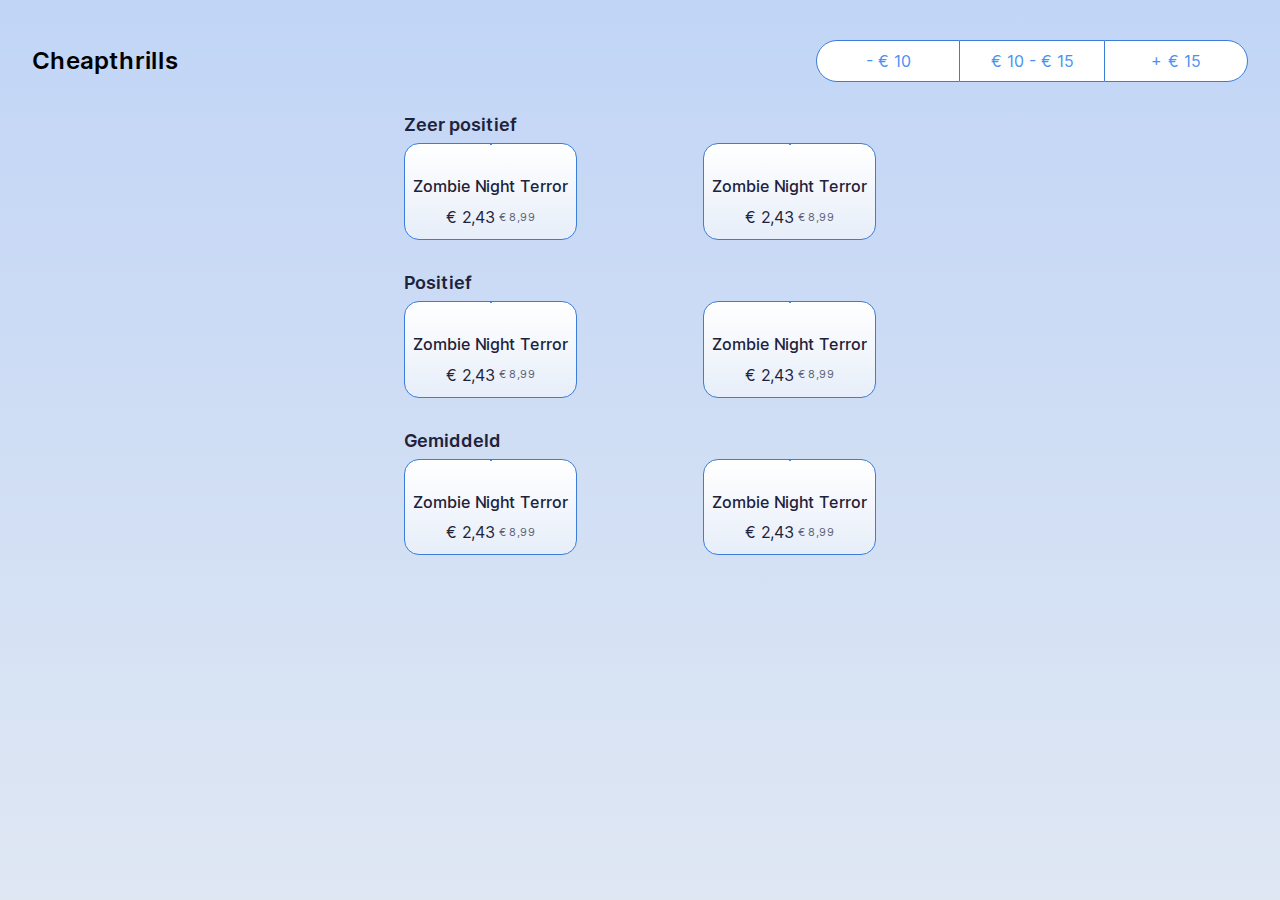
==== commit a5156f62: "einde" ====
--- a/cheapthrills.html
+++ b/cheapthrills.html
@@ -47,7 +47,7 @@
     <link rel="icon" type="image/png" sizes="32x32" href="favicon-32x32.png" />
     <link rel="icon" type="image/png" sizes="96x96" href="favicon-96x96.png" />
     <link rel="icon" type="image/png" sizes="16x16" href="favicon-16x16.png" />
-    <link rel="manifest" href="/manifest.json" />
+    <link rel="manifest" href="manifest.json" />
     <title>Cheapthrills</title>
   </head>
   <body>
@@ -72,7 +72,7 @@
                   <div class="js-thumb">
                     <img
                       class="c-thumbnail"
-                      src="/img/zombie_night_terror.jpg"
+                      src=""
                       alt=""
                     />
                   </div>
@@ -92,7 +92,7 @@
                   <div class="js-thumb2">
                     <img
                       class="c-thumbnail"
-                      src="/img/zombie_night_terror.jpg"
+                      src=""
                       alt=""
                     />
                   </div>
@@ -117,7 +117,7 @@
                   <div class="js-thumb3">
                     <img
                       class="c-thumbnail"
-                      src="/img/zombie_night_terror.jpg"
+                      src=""
                       alt=""
                     />
                   </div>
@@ -136,7 +136,7 @@
                   <div class="js-thumb4">
                     <img
                       class="c-thumbnail"
-                      src="/img/zombie_night_terror.jpg"
+                      src=""
                       alt=""
                     />
                   </div>
@@ -161,7 +161,7 @@
                   <div class="js-thumb5">
                     <img
                       class="c-thumbnail"
-                      src="/img/zombie_night_terror.jpg"
+                      src=""
                       alt=""
                     />
                   </div>
@@ -180,7 +180,7 @@
                   <div class="js-thumb6">
                     <img
                       class="c-thumbnail"
-                      src="/img/zombie_night_terror.jpg"
+                      src=""
                       alt=""
                     />
                   </div>
--- a/css/screen.css
+++ b/css/screen.css
@@ -258,7 +258,7 @@
 
 .o-row {
   position: relative;
-  padding: 24px;
+  padding: 1.5em;
 }
 
 @media (min-width: 768px) {
@@ -627,8 +627,10 @@
 }
 
 .c-button__p {
-  border-top: var(--global-borderWidth) solid var(--global-color-neutral-xxx-light);
-  border-bottom: var(--global-borderWidth) solid var(--global-color-neutral-xxx-light);
+  border-top: var(--global-borderWidth) solid
+    var(--global-color-neutral-xxx-light);
+  border-bottom: var(--global-borderWidth) solid
+    var(--global-color-neutral-xxx-light);
   padding: 0.5em 0 0.5em 0;
   width: 6.5rem;
   text-align: center;
@@ -662,8 +664,6 @@
   color: white;
 }
 
-
-
 .c-button:active {
   background-color: var(--global-color-button);
   color: var(--global-color-card-xx-light);
@@ -814,7 +814,6 @@
     grid-column: 2/3;
     grid-row: 1/5;
     justify-self: end;
-    align-self: center;
   }
 
   .c-thumbnail {
@@ -1006,14 +1005,15 @@
     padding: 0.5em 0 0.5em 0;
   }
 
+  .c-grid__item-mockup {
+    align-self: center;
+  }
   .u-max-width-xl {
     max-width: 76em !important;
   }
 }
 
 @media (min-width: 1200px) {
-
-
   .c-image {
     max-width: 21em;
   }
@@ -1048,7 +1048,8 @@
 
   .c-card__title2 {
     font-size: 3.5em;
-    max-width: 34.375em;
+    /* em werkt niet */
+    max-width: 550px;
     font-weight: 500;
   }
 
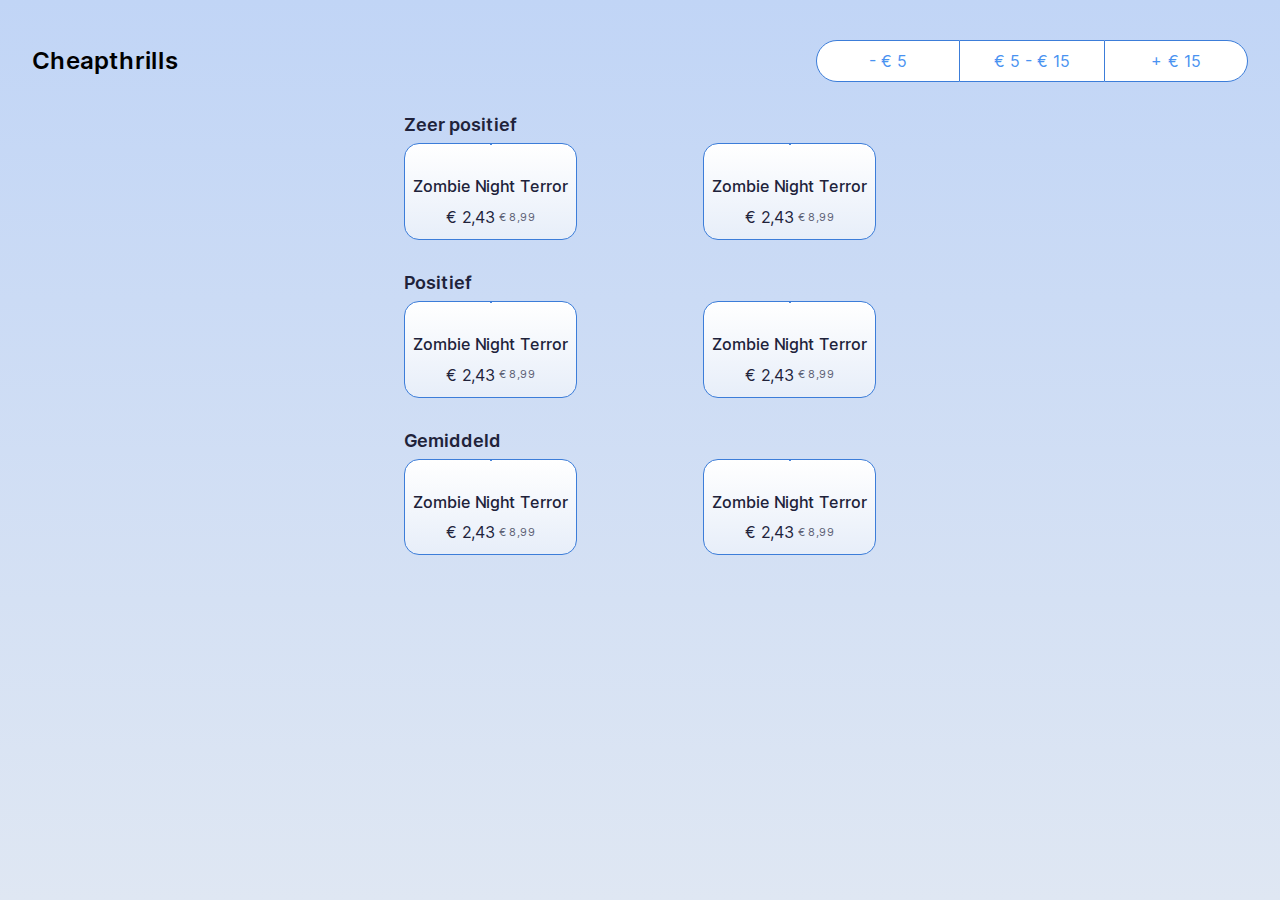
==== commit a15cd064: "de api fix" ====
--- a/cheapthrills.html
+++ b/cheapthrills.html
@@ -59,8 +59,8 @@
               <a class="c-link__title" href="index.html">Cheapthrills</a>
             </h1>
             <div class="c-microinteraction">
-              <p class="c-button__zp c-button__micro js-zeerpositief">- € 10</p>
-              <p class="c-button__p c-button__micro js-positief">€ 10 - € 15</p>
+              <p class="c-button__zp c-button__micro js-zeerpositief">- € 5</p>
+              <p class="c-button__p c-button__micro js-positief">€ 5 - € 15</p>
               <p class="c-button__g c-button__micro js-gemiddeld">+ € 15</p>
             </div>
           </div>
@@ -70,11 +70,7 @@
               <div class="c-gamecard">
                 <div class="c-gamecard__info">
                   <div class="js-thumb">
-                    <img
-                      class="c-thumbnail"
-                      src=""
-                      alt=""
-                    />
+                    <img class="c-thumbnail" src="" alt="" />
                   </div>
                   <h4 class="c-card__title-card js-title">
                     Zombie Night Terror
@@ -90,11 +86,7 @@
               <div class="c-gamecard">
                 <div class="c-gamecard__info">
                   <div class="js-thumb2">
-                    <img
-                      class="c-thumbnail"
-                      src=""
-                      alt=""
-                    />
+                    <img class="c-thumbnail" src="" alt="" />
                   </div>
                   <h4 class="c-card__title-card js-title2">
                     Zombie Night Terror
@@ -115,11 +107,7 @@
               <div class="c-gamecard">
                 <div class="c-gamecard__info">
                   <div class="js-thumb3">
-                    <img
-                      class="c-thumbnail"
-                      src=""
-                      alt=""
-                    />
+                    <img class="c-thumbnail" src="" alt="" />
                   </div>
                   <h4 class="c-card__title-card js-title3">
                     Zombie Night Terror
@@ -134,11 +122,7 @@
               <div class="c-gamecard">
                 <div class="c-gamecard__info">
                   <div class="js-thumb4">
-                    <img
-                      class="c-thumbnail"
-                      src=""
-                      alt=""
-                    />
+                    <img class="c-thumbnail" src="" alt="" />
                   </div>
                   <h4 class="c-card__title-card js-title4">
                     Zombie Night Terror
@@ -159,11 +143,7 @@
               <div class="c-gamecard">
                 <div class="c-gamecard__info">
                   <div class="js-thumb5">
-                    <img
-                      class="c-thumbnail"
-                      src=""
-                      alt=""
-                    />
+                    <img class="c-thumbnail" src="" alt="" />
                   </div>
                   <h4 class="c-card__title-card js-title5">
                     Zombie Night Terror
@@ -178,11 +158,7 @@
               <div class="c-gamecard">
                 <div class="c-gamecard__info">
                   <div class="js-thumb6">
-                    <img
-                      class="c-thumbnail"
-                      src=""
-                      alt=""
-                    />
+                    <img class="c-thumbnail" src="" alt="" />
                   </div>
                   <h4 class="c-card__title-card js-title6">
                     Zombie Night Terror
--- a/css/screen.css
+++ b/css/screen.css
@@ -57,6 +57,8 @@
   --global-color-neutral-xxx-dark: #35374d;
   --global-color-neutral-xxxx-dark: #20223a;
   --global-color-neutral-xxxxx-dark: #000000;
+
+  --global-color-neutral-red: rgb(151, 0, 0);
 
   /* border stuff */
   --global-borderRadius: 30px;
@@ -305,6 +307,12 @@
   flex-direction: row;
   justify-content: space-between;
   margin-bottom: var(--global-whitespace);
+}
+
+.o-layout__validation {
+  display: flex;
+  flex-direction: column;
+  align-items: center;
 }
 
 /*
@@ -508,6 +516,11 @@
   padding-bottom: 0;
 }
 
+.c-label__error {
+  color: var(--global-color-neutral-red);
+  font-weight: 500;
+}
+
 /*
       Component: Button
       ---
@@ -965,6 +978,10 @@
     color: #4992f1;
     font-size: 1em;
   }
+
+  .o-layout__validation {
+    max-width: 17.5em;
+  }
 }
 
 @media (min-width: 1024px) {
@@ -1055,7 +1072,8 @@
 
   .c-description {
     font-size: 1.5em;
-    max-width: 28.125em;
+    /* em werkt niet */
+    max-width: 450px;
   }
 
   .c-form-field {
